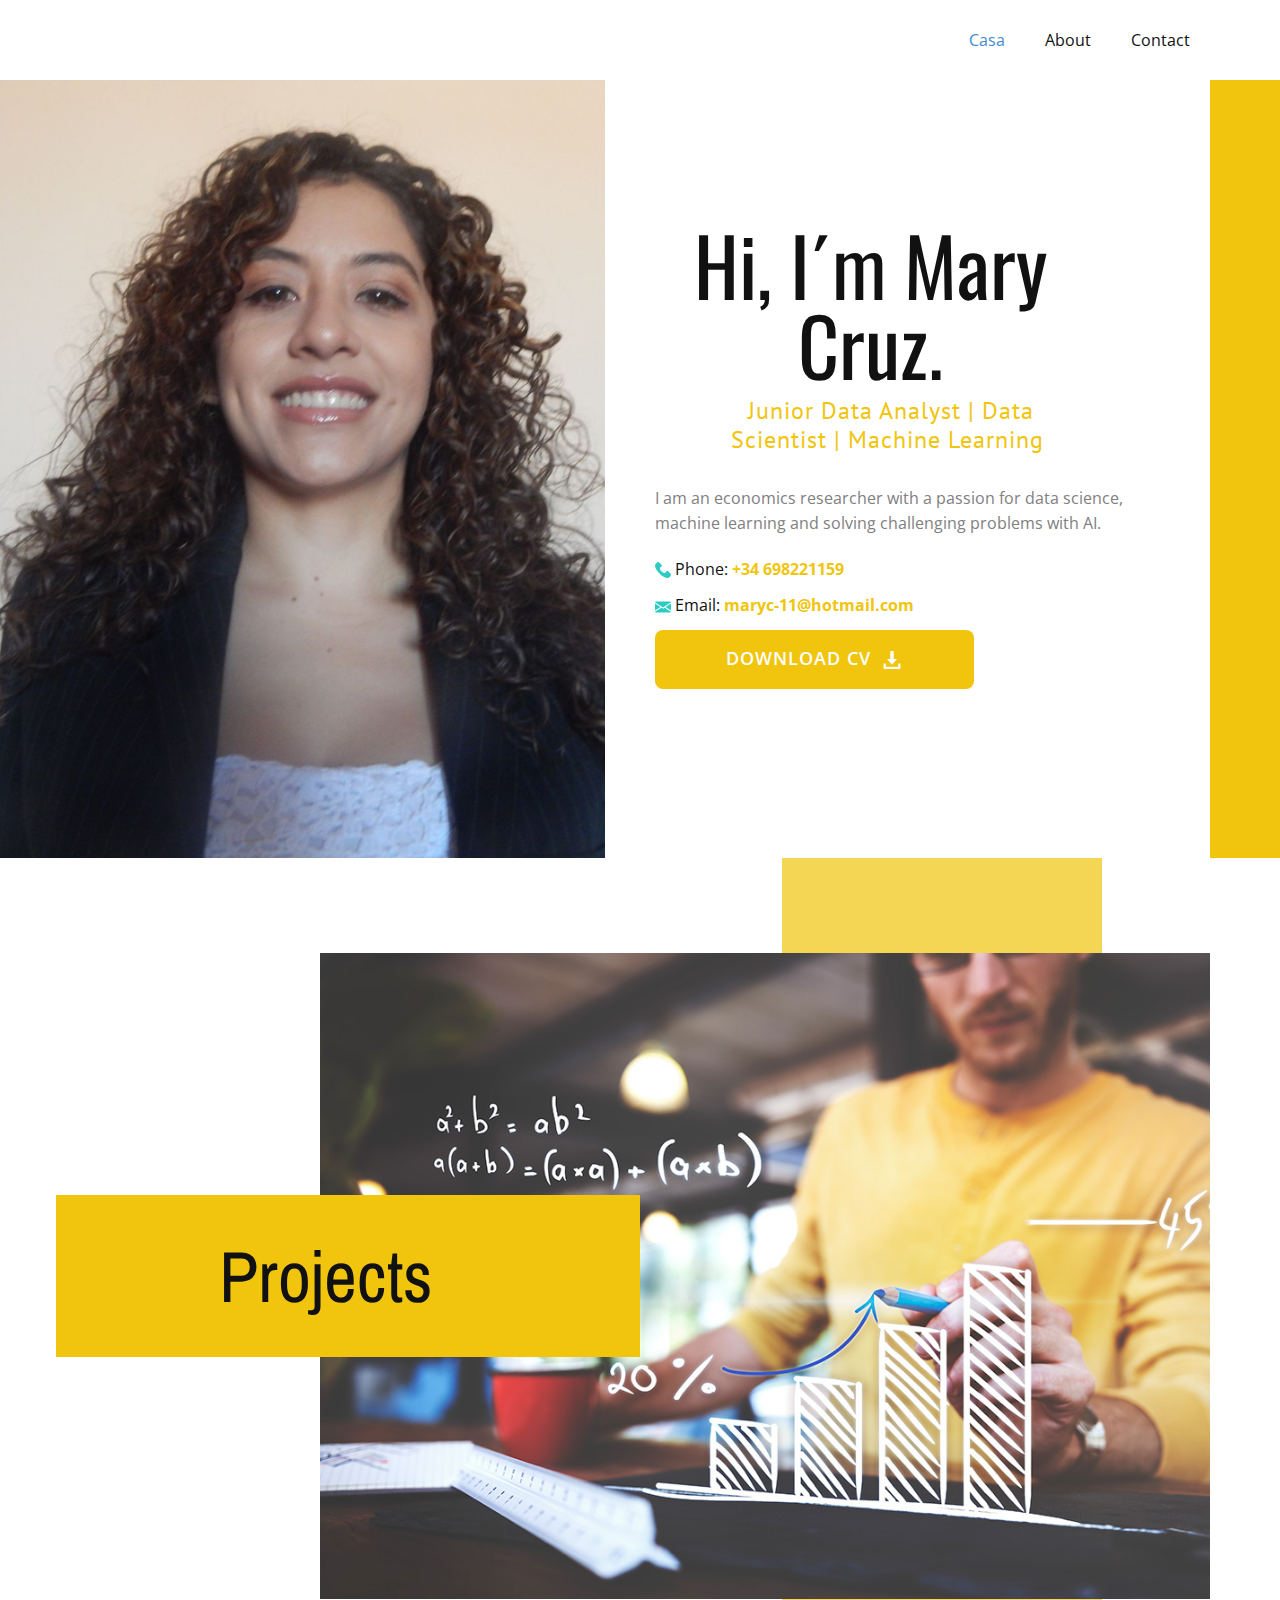
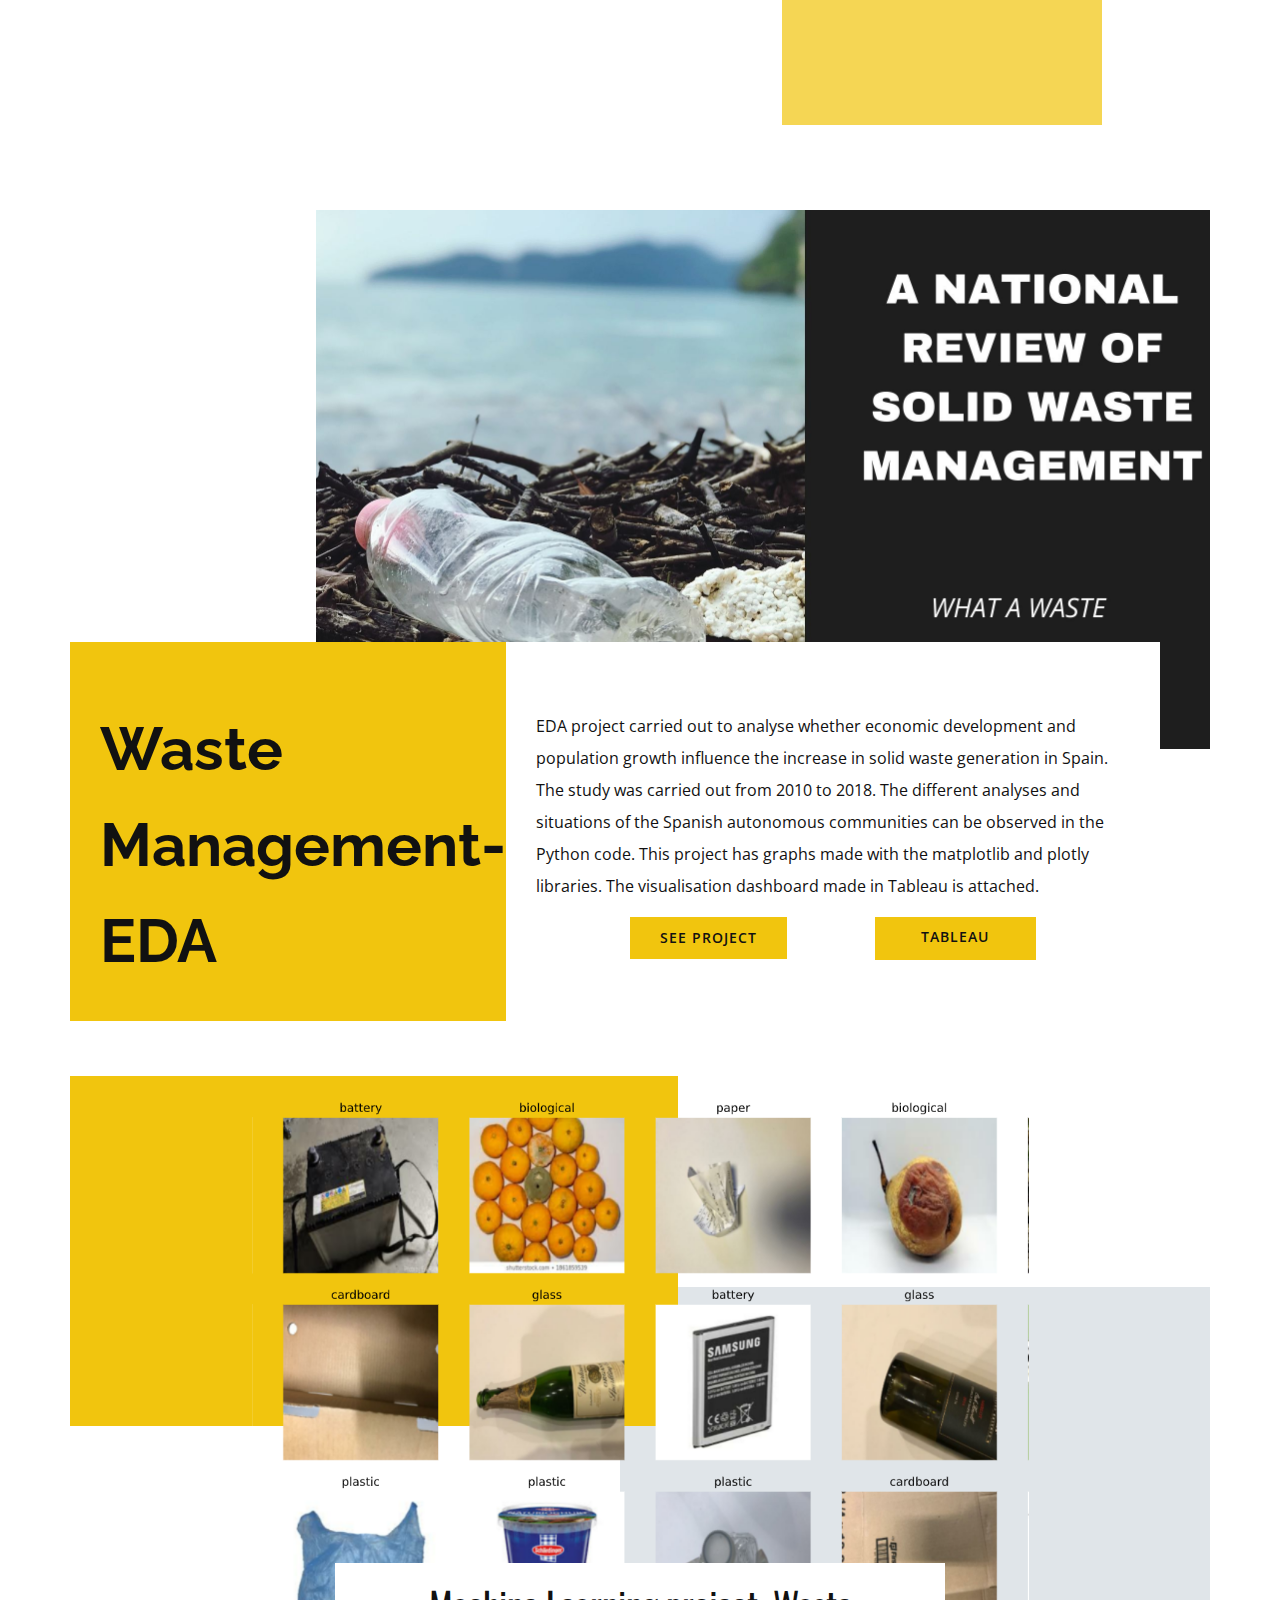
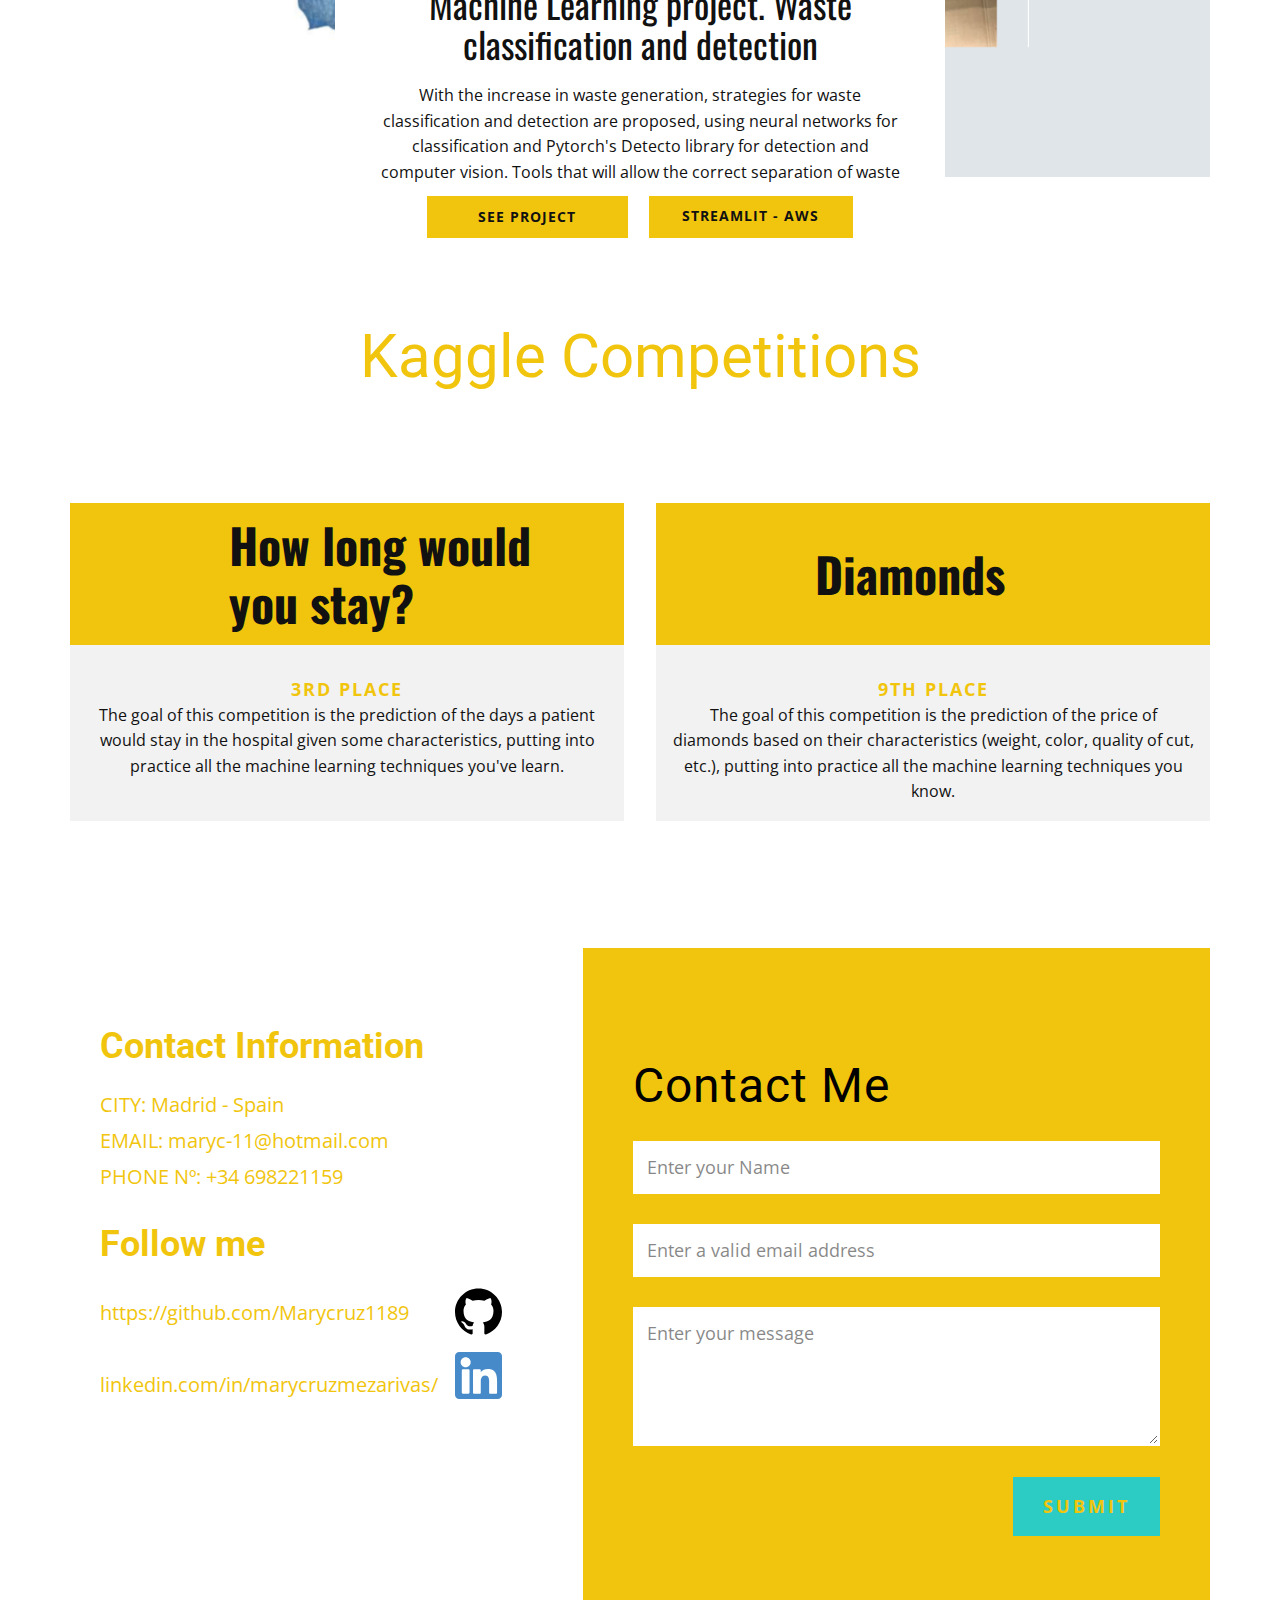
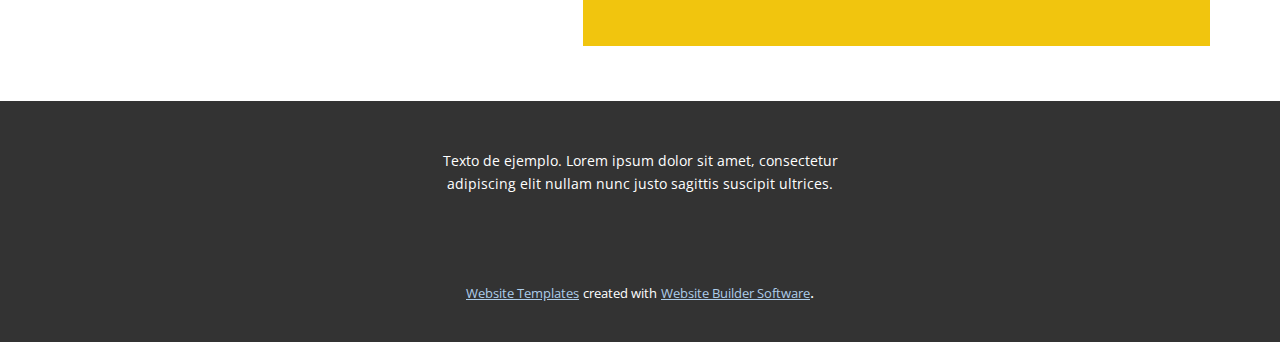
==== index.html @ e25270f4 "portfolio cambios" ====
<!DOCTYPE html>
<html style="font-size: 16px;">
  <head>
    <meta name="viewport" content="width=device-width, initial-scale=1.0">
    <meta charset="utf-8">
    <meta name="keywords" content="Hola, Soy Mary Cruz., Design and Concept&nbsp;Development, My Works, Expertise, Profile, Nam ultrices ultrices nec tortor pulvinar esteras loremips est orem., Follow us, Contact Me, INTUITIVE">
    <meta name="description" content="">
    <meta name="page_type" content="np-template-header-footer-from-plugin">
    <title>Casa</title>
    <link rel="stylesheet" href="nicepage.css" media="screen">
<link rel="stylesheet" href="Casa.css" media="screen">
    <script class="u-script" type="text/javascript" src="jquery.js" defer=""></script>
    <script class="u-script" type="text/javascript" src="nicepage.js" defer=""></script>
    <meta name="generator" content="Nicepage 3.20.4, nicepage.com">
    <link id="u-theme-google-font" rel="stylesheet" href="https://fonts.googleapis.com/css?family=Roboto:100,100i,300,300i,400,400i,500,500i,700,700i,900,900i|Open+Sans:300,300i,400,400i,600,600i,700,700i,800,800i">
    <link id="u-page-google-font" rel="stylesheet" href="https://fonts.googleapis.com/css?family=Oswald:200,300,400,500,600,700|PT+Sans:400,400i,700,700i|Raleway:100,100i,200,200i,300,300i,400,400i,500,500i,600,600i,700,700i,800,800i,900,900i|Archivo+Narrow:400,400i,500,500i,600,600i,700,700i">
    
    
    
    
    
    
    
    <script type="application/ld+json">{
		"@context": "http://schema.org",
		"@type": "Organization",
		"name": ""
}</script>
    <meta name="theme-color" content="#478ac9">
    <meta property="og:title" content="Casa">
    <meta property="og:type" content="website">
  </head>
  <body data-home-page="Casa.html" data-home-page-title="Casa" class="u-body"><header class="u-clearfix u-header u-header" id="sec-5a56"><div class="u-clearfix u-sheet u-sheet-1">
        <nav class="u-menu u-menu-dropdown u-offcanvas u-menu-1">
          <div class="menu-collapse" style="font-size: 1rem; letter-spacing: 0px;">
            <a class="u-button-style u-custom-left-right-menu-spacing u-custom-padding-bottom u-custom-top-bottom-menu-spacing u-nav-link u-text-active-palette-1-base u-text-hover-palette-2-base" href="#">
              <svg><use xmlns:xlink="http://www.w3.org/1999/xlink" xlink:href="#menu-hamburger"></use></svg>
              <svg version="1.1" xmlns="http://www.w3.org/2000/svg" xmlns:xlink="http://www.w3.org/1999/xlink"><defs><symbol id="menu-hamburger" viewBox="0 0 16 16" style="width: 16px; height: 16px;"><rect y="1" width="16" height="2"></rect><rect y="7" width="16" height="2"></rect><rect y="13" width="16" height="2"></rect>
</symbol>
</defs></svg>
            </a>
          </div>
          <div class="u-nav-container">
            <ul class="u-nav u-unstyled u-nav-1"><li class="u-nav-item"><a class="u-button-style u-nav-link u-text-active-palette-1-base u-text-hover-palette-2-base" href="Casa.html" style="padding: 10px 20px;">Casa</a>
</li><li class="u-nav-item"><a class="u-button-style u-nav-link u-text-active-palette-1-base u-text-hover-palette-2-base" href="About.html" style="padding: 10px 20px;">About</a>
</li><li class="u-nav-item"><a class="u-button-style u-nav-link u-text-active-palette-1-base u-text-hover-palette-2-base" href="Contact.html" style="padding: 10px 20px;">Contact</a>
</li></ul>
          </div>
          <div class="u-nav-container-collapse">
            <div class="u-black u-container-style u-inner-container-layout u-opacity u-opacity-95 u-sidenav">
              <div class="u-sidenav-overflow">
                <div class="u-menu-close"></div>
                <ul class="u-align-center u-nav u-popupmenu-items u-unstyled u-nav-2"><li class="u-nav-item"><a class="u-button-style u-nav-link" href="Casa.html">Casa</a>
</li><li class="u-nav-item"><a class="u-button-style u-nav-link" href="About.html">About</a>
</li><li class="u-nav-item"><a class="u-button-style u-nav-link" href="Contact.html">Contact</a>
</li></ul>
              </div>
            </div>
            <div class="u-black u-menu-overlay u-opacity u-opacity-70"></div>
          </div>
        </nav>
      </div></header>
    <section class="u-align-center u-clearfix u-palette-3-base u-section-1" id="carousel_7353">
      <div class="u-clearfix u-gutter-0 u-layout-wrap u-layout-wrap-1">
        <div class="u-gutter-0 u-layout">
          <div class="u-layout-row">
            <div class="u-container-style u-image u-layout-cell u-size-30 u-image-1" data-image-width="4608" data-image-height="3456">
              <div class="u-container-layout u-valign-bottom u-container-layout-1"></div>
            </div>
            <div class="u-container-style u-layout-cell u-shape-rectangle u-size-30 u-white u-layout-cell-2">
              <div class="u-container-layout u-container-layout-2">
                <h1 class="u-align-center u-custom-font u-font-oswald u-text u-text-1">Hi, I´m Mary Cruz.</h1>
                <h6 class="u-align-center u-custom-font u-font-pt-sans u-text u-text-palette-3-base u-text-2">Junior ​Data Analyst | Data Scientist | Machine Learning&nbsp;</h6>
                <p class="u-align-left u-text u-text-grey-50 u-text-3"> I am an economics researcher with a passion for data science, machine learning and solving challenging problems with AI.</p>
                <p class="u-align-left u-text u-text-4"><span class="u-icon u-text-palette-4-base u-icon-1"><svg class="u-svg-content" viewBox="0 0 513.64 513.64" x="0px" y="0px" style="width: 1em; height: 1em;"><g><g><path d="M499.66,376.96l-71.68-71.68c-25.6-25.6-69.12-15.359-79.36,17.92c-7.68,23.041-33.28,35.841-56.32,30.72    c-51.2-12.8-120.32-79.36-133.12-133.12c-7.68-23.041,7.68-48.641,30.72-56.32c33.28-10.24,43.52-53.76,17.92-79.36l-71.68-71.68    c-20.48-17.92-51.2-17.92-69.12,0l-48.64,48.64c-48.64,51.2,5.12,186.88,125.44,307.2c120.32,120.32,256,176.641,307.2,125.44    l48.64-48.64C517.581,425.6,517.581,394.88,499.66,376.96z"></path>
</g>
</g></svg><img></span>&nbsp;Phone: <a href="tel:+34 698221159" class="u-active-none u-border-none u-btn u-button-link u-button-style u-hover-none u-none u-text-palette-3-base u-btn-1">+34 698221159</a>
                </p>
                <p class="u-align-left u-text u-text-5"><span class="u-icon u-text-palette-4-base u-icon-2"><svg class="u-svg-content" viewBox="0 0 512 512" x="0px" y="0px" style="width: 1em; height: 1em;"><g><g><polygon points="339.392,258.624 512,367.744 512,144.896   "></polygon>
</g>
</g><g><g><polygon points="0,144.896 0,367.744 172.608,258.624   "></polygon>
</g>
</g><g><g><path d="M480,80H32C16.032,80,3.36,91.904,0.96,107.232L256,275.264l255.04-168.032C508.64,91.904,495.968,80,480,80z"></path>
</g>
</g><g><g><path d="M310.08,277.952l-45.28,29.824c-2.688,1.76-5.728,2.624-8.8,2.624c-3.072,0-6.112-0.864-8.8-2.624l-45.28-29.856    L1.024,404.992C3.488,420.192,16.096,432,32,432h448c15.904,0,28.512-11.808,30.976-27.008L310.08,277.952z"></path>
</g>
</g></svg><img></span>&nbsp;Email: <a href="mailto:maryc-11@hotmail.com" class="u-active-none u-border-none u-btn u-button-link u-button-style u-hover-none u-none u-text-palette-3-base u-btn-2">maryc-11@hotmail.com</a>
                </p>
                <a href="files/CV_MaryCruz.pdf" class="u-active-palette-4-light-1 u-border-none u-btn u-btn-round u-button-style u-file-link u-hover-palette-4-light-1 u-palette-3-base u-radius-8 u-text-active-white u-text-body-alt-color u-text-hover-white u-btn-3">Download cv&nbsp;&nbsp;<span class="u-icon u-icon-3"><svg class="u-svg-content" viewBox="0 0 512 512" x="0px" y="0px" style="width: 1em; height: 1em;"><g><g><path d="M382.56,233.376C379.968,227.648,374.272,224,368,224h-64V16c0-8.832-7.168-16-16-16h-64c-8.832,0-16,7.168-16,16v208h-64    c-6.272,0-11.968,3.68-14.56,9.376c-2.624,5.728-1.6,12.416,2.528,17.152l112,128c3.04,3.488,7.424,5.472,12.032,5.472    c4.608,0,8.992-2.016,12.032-5.472l112-128C384.192,245.824,385.152,239.104,382.56,233.376z"></path>
</g>
</g><g><g><path d="M432,352v96H80v-96H16v128c0,17.696,14.336,32,32,32h416c17.696,0,32-14.304,32-32V352H432z"></path>
</g>
</g></svg><img></span>
                </a>
              </div>
            </div>
          </div>
        </div>
      </div>
    </section>
    <section class="u-clearfix u-section-2" id="carousel_ddeb">
      <div class="u-clearfix u-sheet u-sheet-1">
        <div class="u-palette-3-light-1 u-shape u-shape-rectangle u-shape-1"></div>
        <img src="images/trrtt.jpg" class="u-align-left u-image u-image-1" data-image-width="1200" data-image-height="720">
        <div class="u-align-left u-container-style u-group u-palette-3-base u-group-1">
          <div class="u-container-layout u-valign-middle u-container-layout-1">
            <h1 class="u-custom-font u-text u-text-default u-text-1">Projects</h1>
          </div>
        </div>
      </div>
    </section>
    <section class="u-align-left u-clearfix u-section-3" id="carousel_cf53">
      <div class="u-clearfix u-sheet u-sheet-1">
        <img class="u-image u-image-1" src="images/WHATAWASTE.jpg" data-image-width="1920" data-image-height="1080">
        <div class="u-clearfix u-layout-custom-sm u-layout-custom-xs u-layout-wrap u-layout-wrap-1">
          <div class="u-layout">
            <div class="u-layout-row">
              <div class="u-align-left u-container-style u-layout-cell u-palette-3-base u-size-24-lg u-size-24-md u-size-24-xl u-size-60-sm u-size-60-xs u-layout-cell-1">
                <div class="u-container-layout u-valign-middle u-container-layout-1">
                  <h4 class="u-custom-font u-font-raleway u-text u-text-default u-text-1">
                    <span style="font-size: 3.75rem;">Waste Management-EDA</span>&nbsp;<span style="font-size: 3.75rem;"></span>
                  </h4>
                </div>
              </div>
              <div class="u-align-left u-container-style u-layout-cell u-size-36-lg u-size-36-md u-size-36-xl u-size-60-sm u-size-60-xs u-white u-layout-cell-2">
                <div class="u-container-layout u-container-layout-2">
                  <p class="u-text u-text-2">EDA project carried out to analyse whether economic development and population growth influence the increase in solid waste generation in Spain.  The study was carried out from 2010 to 2018. The different analyses and situations of the Spanish autonomous communities can be observed in the Python code. 
This project has graphs made with the matplotlib and plotly libraries. 
The visualisation dashboard made in Tableau is attached.</p>
                  <a href="https://github.com/Marycruz1189/Waste_Management_EDA_proyect" class="u-border-none u-btn u-btn-rectangle u-button-style u-palette-3-base u-btn-1">see project</a>
                  <a href="https://public.tableau.com/app/profile/mary.cruz/viz/EDAProject_16225008385510/Historia1" class="u-border-none u-btn u-btn-rectangle u-button-style u-palette-3-base u-btn-2">tableau</a>
                </div>
              </div>
            </div>
          </div>
        </div>
      </div>
    </section>
    <section class="u-clearfix u-section-4" id="carousel_e411">
      <div class="u-clearfix u-sheet u-valign-middle-sm u-valign-middle-xs u-sheet-1">
        <div class="u-opacity u-opacity-60 u-palette-5-light-1 u-shape u-shape-rectangle u-shape-1"></div>
        <div class="u-palette-3-base u-shape u-shape-rectangle u-shape-2"></div>
        <img src="images/imagenes.png" class="u-align-left u-image u-image-1" data-image-width="1507" data-image-height="764">
        <div class="u-container-style u-expanded-width-xs u-group u-white u-group-1">
          <div class="u-container-layout u-container-layout-1">
            <h2 class="u-align-center u-custom-font u-font-oswald u-text u-text-1"> Machine Learning project. ​Waste classification and detection</h2>
            <p class="u-align-center u-text u-text-2"> With the increase in waste generation, strategies for waste classification and detection are proposed, using neural networks for classification and Pytorch's Detecto library for detection and computer vision. Tools that will allow the correct separation of waste</p>
            <a href="http://3.12.136.60:8501/" class="u-border-none u-btn u-btn-rectangle u-button-style u-palette-3-base u-btn-1">streamlit - aws</a>
            <a href="https://github.com/Marycruz1189/Machine_Learning_Project" class="u-border-none u-btn u-btn-rectangle u-button-style u-palette-3-base u-btn-2">see project</a>
          </div>
        </div>
      </div>
    </section>
    <section class="u-align-center u-clearfix u-section-5" id="carousel_3833">
      <div class="u-clearfix u-sheet u-valign-middle u-sheet-1">
        <h1 class="u-text u-text-default u-text-palette-3-base u-text-1">Kaggle Competitions</h1>
        <div class="u-expanded-width u-list u-list-1">
          <div class="u-repeater u-repeater-1">
            <div class="u-align-center u-container-style u-grey-5 u-list-item u-repeater-item u-shape-rectangle u-list-item-1">
              <div class="u-container-layout u-similar-container u-container-layout-1">
                <div class="u-container-style u-expanded-width u-group u-palette-3-base u-group-1" data-href="https://www.kaggle.com/c/how-long-would-you-stay-data-ft-apr-2021/leaderboard">
                  <div class="u-container-layout u-valign-middle u-container-layout-2">
                    <h3 class="u-custom-font u-font-oswald u-text u-text-2" data-animation-name="counter" data-animation-event="scroll" data-animation-duration="3000"> How long would you stay?</h3>
                  </div>
                </div>
                <p class="u-text u-text-default u-text-palette-3-base u-text-3">3RD PLACE</p>
                <p class="u-align-center-md u-text u-text-4"> The goal of this competition is the prediction of the days a patient would stay in the hospital given some characteristics, putting into practice all the machine learning techniques you've learn.</p>
              </div>
            </div>
            <div class="u-align-center u-container-style u-grey-5 u-list-item u-repeater-item u-shape-rectangle u-list-item-2">
              <div class="u-container-layout u-similar-container u-container-layout-3">
                <div class="u-container-style u-expanded-width u-group u-palette-3-base u-group-2" data-href="https://www.kaggle.com/c/diamonds-data-ft-apr-2021/leaderboard">
                  <div class="u-container-layout u-valign-middle u-container-layout-4">
                    <h3 class="u-custom-font u-font-oswald u-text u-text-default u-text-5" data-animation-name="counter" data-animation-event="scroll" data-animation-duration="3000">Diamonds</h3>
                  </div>
                </div>
                <p class="u-text u-text-default u-text-palette-3-base u-text-6">9th place</p>
                <p class="u-align-center-md u-text u-text-7"> The goal of this competition is the prediction of the price of diamonds based on their characteristics (weight, color, quality of cut, etc.), putting into practice all the machine learning techniques you know.</p>
              </div>
            </div>
          </div>
        </div>
      </div>
    </section>
    <section class="u-clearfix u-expanded-width-xl u-white u-section-6" id="carousel_5f78">
      <div class="u-clearfix u-sheet u-valign-middle u-sheet-1">
        <div class="u-clearfix u-expanded-width u-gutter-0 u-layout-wrap u-layout-wrap-1">
          <div class="u-gutter-0 u-layout" style="">
            <div class="u-layout-row" style="">
              <div class="u-align-left u-container-style u-layout-cell u-shape-rectangle u-size-27 u-layout-cell-1">
                <div class="u-container-layout u-container-layout-1">
                  <h2 class="u-text u-text-default u-text-palette-4-base u-text-1">
                    <span class="u-text-palette-3-base">Contact Information </span>
                  </h2>
                  <p class="u-text u-text-palette-3-base u-text-2">CITY: Madrid - Spain<br>EMAIL: maryc-11@hotmail.com<br>PHONE Nº: +34 698221159
                  </p>
                  <h2 class="u-text u-text-default u-text-palette-4-base u-text-3">
                    <span class="u-text-palette-3-base">Follow m</span>
                    <span class="u-text-palette-3-base">e</span>
                    <span class="u-text-palette-3-base"></span>
                  </h2>
                  <p class="u-text u-text-palette-3-base u-text-4">
                    <a class="u-active-none u-border-none u-btn u-button-link u-button-style u-hover-none u-none u-text-palette-3-base u-btn-1" href="https://github.com/Marycruz1189">https://github.com/Marycruz1189</a>
                    <br>
                    <br>
                    <a href="https://www.linkedin.com/in/marycruzmezarivas/" class="u-active-none u-border-none u-btn u-button-link u-button-style u-hover-none u-none u-text-palette-3-base u-btn-2">linkedin.com/in/marycruzmezarivas/</a>&nbsp;<br>
                  </p><span class="u-icon u-icon-circle u-text-black u-icon-1"><svg class="u-svg-link" preserveAspectRatio="xMidYMin slice" viewBox="0 0 512 512" style=""><use xmlns:xlink="http://www.w3.org/1999/xlink" xlink:href="#svg-cdc4"></use></svg><svg class="u-svg-content" viewBox="0 0 512 512" x="0px" y="0px" id="svg-cdc4" style="enable-background:new 0 0 512 512;"><g><g><path d="M255.968,5.329C114.624,5.329,0,120.401,0,262.353c0,113.536,73.344,209.856,175.104,243.872    c12.8,2.368,17.472-5.568,17.472-12.384c0-6.112-0.224-22.272-0.352-43.712c-71.2,15.52-86.24-34.464-86.24-34.464    c-11.616-29.696-28.416-37.6-28.416-37.6c-23.264-15.936,1.728-15.616,1.728-15.616c25.696,1.824,39.2,26.496,39.2,26.496    c22.848,39.264,59.936,27.936,74.528,21.344c2.304-16.608,8.928-27.936,16.256-34.368    c-56.832-6.496-116.608-28.544-116.608-127.008c0-28.064,9.984-51.008,26.368-68.992c-2.656-6.496-11.424-32.64,2.496-68    c0,0,21.504-6.912,70.4,26.336c20.416-5.696,42.304-8.544,64.096-8.64c21.728,0.128,43.648,2.944,64.096,8.672    c48.864-33.248,70.336-26.336,70.336-26.336c13.952,35.392,5.184,61.504,2.56,68c16.416,17.984,26.304,40.928,26.304,68.992    c0,98.72-59.84,120.448-116.864,126.816c9.184,7.936,17.376,23.616,17.376,47.584c0,34.368-0.32,62.08-0.32,70.496    c0,6.88,4.608,14.88,17.6,12.352C438.72,472.145,512,375.857,512,262.353C512,120.401,397.376,5.329,255.968,5.329z"></path>
</g>
</g></svg></span><span class="u-icon u-icon-circle u-text-palette-1-base u-icon-2"><svg class="u-svg-link" preserveAspectRatio="xMidYMin slice" viewBox="0 0 382 382" style=""><use xmlns:xlink="http://www.w3.org/1999/xlink" xlink:href="#svg-7601"></use></svg><svg class="u-svg-content" viewBox="0 0 382 382" x="0px" y="0px" id="svg-7601" style="enable-background:new 0 0 382 382;"><path style="fill:currentColor;" d="M347.445,0H34.555C15.471,0,0,15.471,0,34.555v312.889C0,366.529,15.471,382,34.555,382h312.889  C366.529,382,382,366.529,382,347.444V34.555C382,15.471,366.529,0,347.445,0z M118.207,329.844c0,5.554-4.502,10.056-10.056,10.056  H65.345c-5.554,0-10.056-4.502-10.056-10.056V150.403c0-5.554,4.502-10.056,10.056-10.056h42.806  c5.554,0,10.056,4.502,10.056,10.056V329.844z M86.748,123.432c-22.459,0-40.666-18.207-40.666-40.666S64.289,42.1,86.748,42.1  s40.666,18.207,40.666,40.666S109.208,123.432,86.748,123.432z M341.91,330.654c0,5.106-4.14,9.246-9.246,9.246H286.73  c-5.106,0-9.246-4.14-9.246-9.246v-84.168c0-12.556,3.683-55.021-32.813-55.021c-28.309,0-34.051,29.066-35.204,42.11v97.079  c0,5.106-4.139,9.246-9.246,9.246h-44.426c-5.106,0-9.246-4.14-9.246-9.246V149.593c0-5.106,4.14-9.246,9.246-9.246h44.426  c5.106,0,9.246,4.14,9.246,9.246v15.655c10.497-15.753,26.097-27.912,59.312-27.912c73.552,0,73.131,68.716,73.131,106.472  L341.91,330.654L341.91,330.654z"></path></svg></span>
                </div>
              </div>
              <div class="u-align-left u-container-style u-layout-cell u-palette-3-base u-shape-rectangle u-size-33 u-layout-cell-2" data-href="mailto:maryc-11@hotmail.com?subject=contacto%20portfolio">
                <div class="u-container-layout u-container-layout-2">
                  <h1 class="u-text u-text-black u-text-default u-text-5">Contact Me</h1>
                  <div class="u-expanded-width u-form u-form-1">
                    <form action="#" method="POST" class="u-clearfix u-form-spacing-30 u-form-vertical u-inner-form" style="padding: 0px;" source="custom" name="form">
                      <div class="u-form-group u-form-name">
                        <label for="name-3b9a" class="u-form-control-hidden u-label" wfd-invisible="true">Name</label>
                        <input type="text" placeholder="Enter your Name" id="name-3b9a" name="name" class="u-border-2 u-border-white u-input u-input-rectangle u-white u-input-1" required="">
                      </div>
                      <div class="u-form-email u-form-group">
                        <label for="email-3b9a" class="u-form-control-hidden u-label" wfd-invisible="true">Email</label>
                        <input type="email" placeholder="Enter a valid email address" id="email-3b9a" name="email" class="u-border-2 u-border-white u-input u-input-rectangle u-white u-input-2" required="">
                      </div>
                      <div class="u-form-group u-form-message">
                        <label for="message-3b9a" class="u-form-control-hidden u-label" wfd-invisible="true">Message</label>
                        <textarea placeholder="Enter your message" rows="4" cols="50" id="message-3b9a" name="message" class="u-border-2 u-border-white u-input u-input-rectangle u-white u-input-3" required=""></textarea>
                      </div>
                      <div class="u-align-right u-form-group u-form-submit">
                        <a href="#" class="u-active-palette-4-light-1 u-border-none u-btn u-btn-submit u-button-style u-hover-palette-4-light-1 u-palette-4-base u-text-palette-3-base u-btn-3">Submit</a>
                        <input type="submit" value="submit" class="u-form-control-hidden" wfd-invisible="true">
                      </div>
                      <div class="u-form-send-message u-form-send-success" wfd-invisible="true"> Thank you! Your message has been sent. </div>
                      <div class="u-form-send-error u-form-send-message" wfd-invisible="true"> Unable to send your message. Please fix errors then try again. </div>
                      <input type="hidden" value="" name="recaptchaResponse" wfd-invisible="true">
                    </form>
                  </div>
                </div>
              </div>
            </div>
          </div>
        </div>
      </div>
    </section>
    
    
    <footer class="u-align-center u-clearfix u-footer u-grey-80 u-footer" id="sec-1d1c"><div class="u-clearfix u-sheet u-sheet-1">
        <p class="u-small-text u-text u-text-variant u-text-1">Texto de ejemplo. Lorem ipsum dolor sit amet, consectetur adipiscing elit nullam nunc justo sagittis suscipit ultrices.</p>
      </div></footer>
    <section class="u-backlink u-clearfix u-grey-80">
      <a class="u-link" href="https://nicepage.com/website-templates" target="_blank">
        <span>Website Templates</span>
      </a>
      <p class="u-text">
        <span>created with</span>
      </p>
      <a class="u-link" href="https://nicepage.com/" target="_blank">
        <span>Website Builder Software</span>
      </a>. 
    </section>
  </body>
</html>
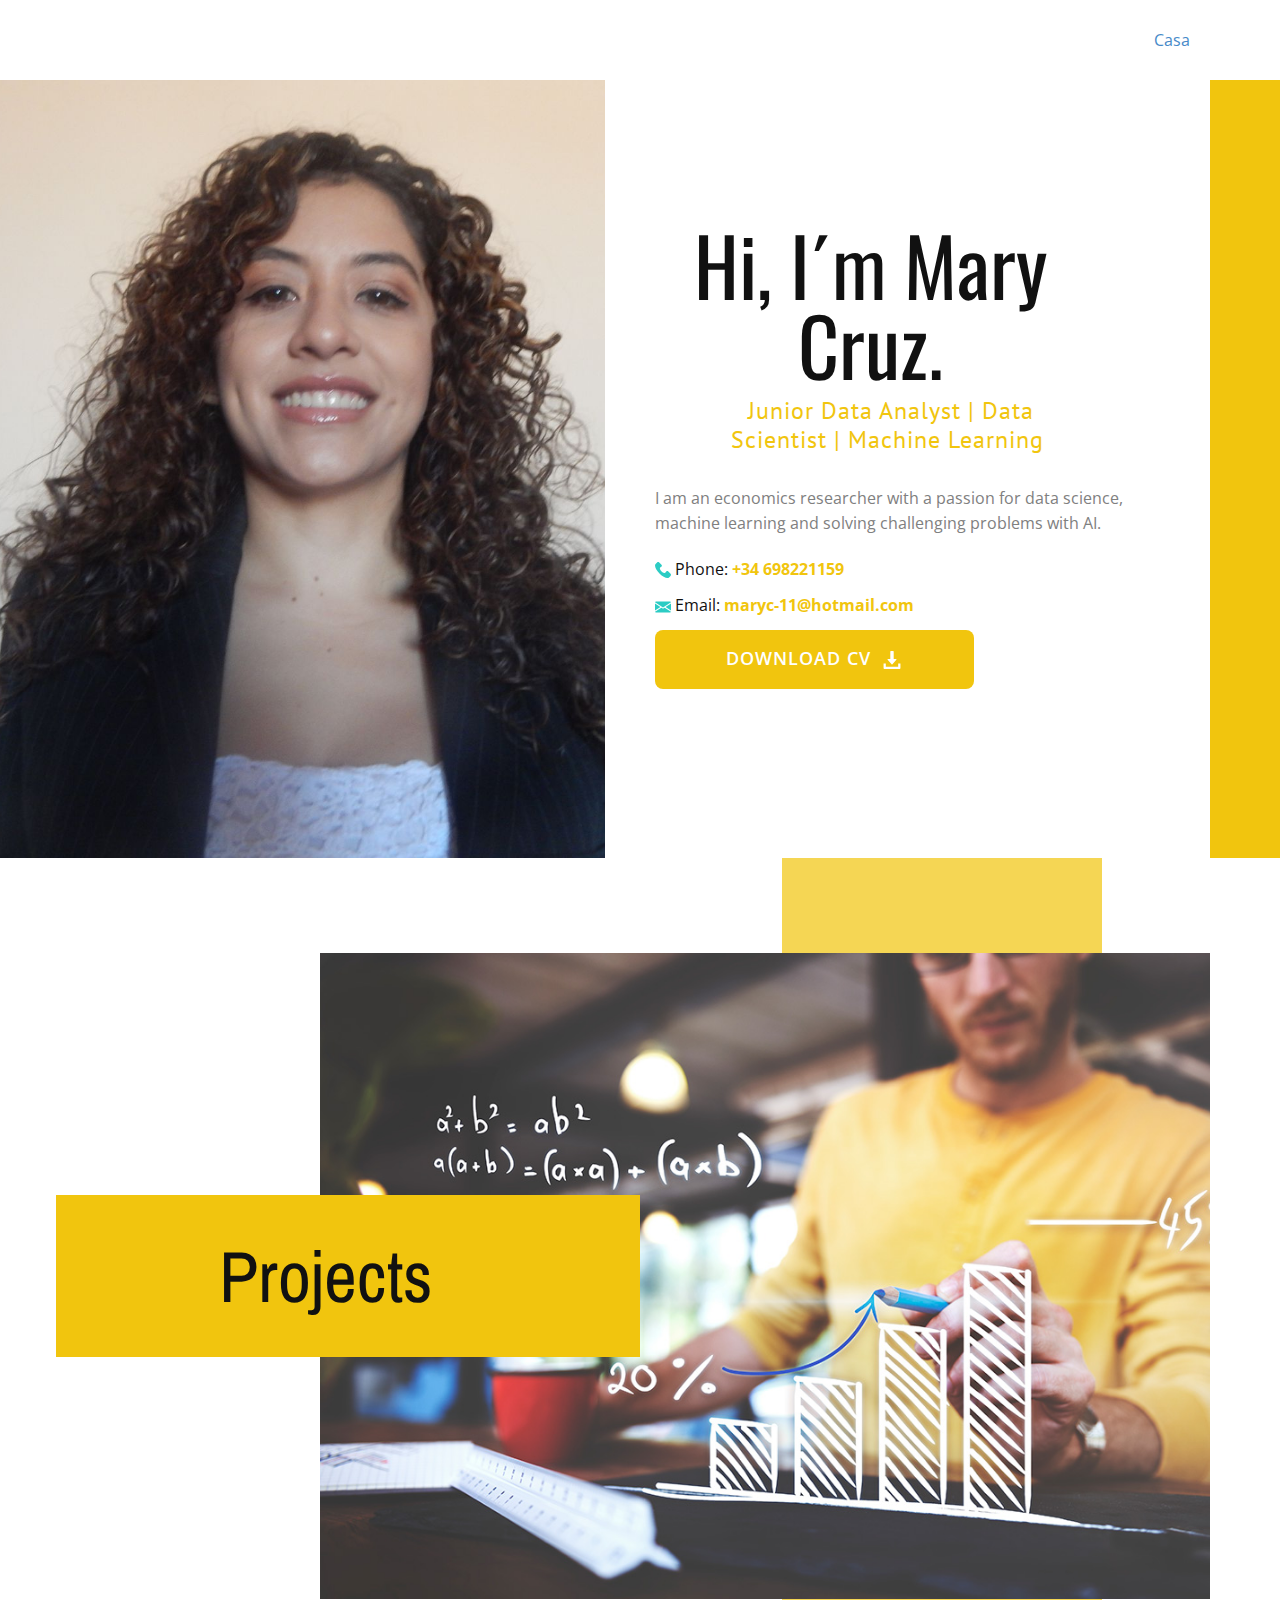
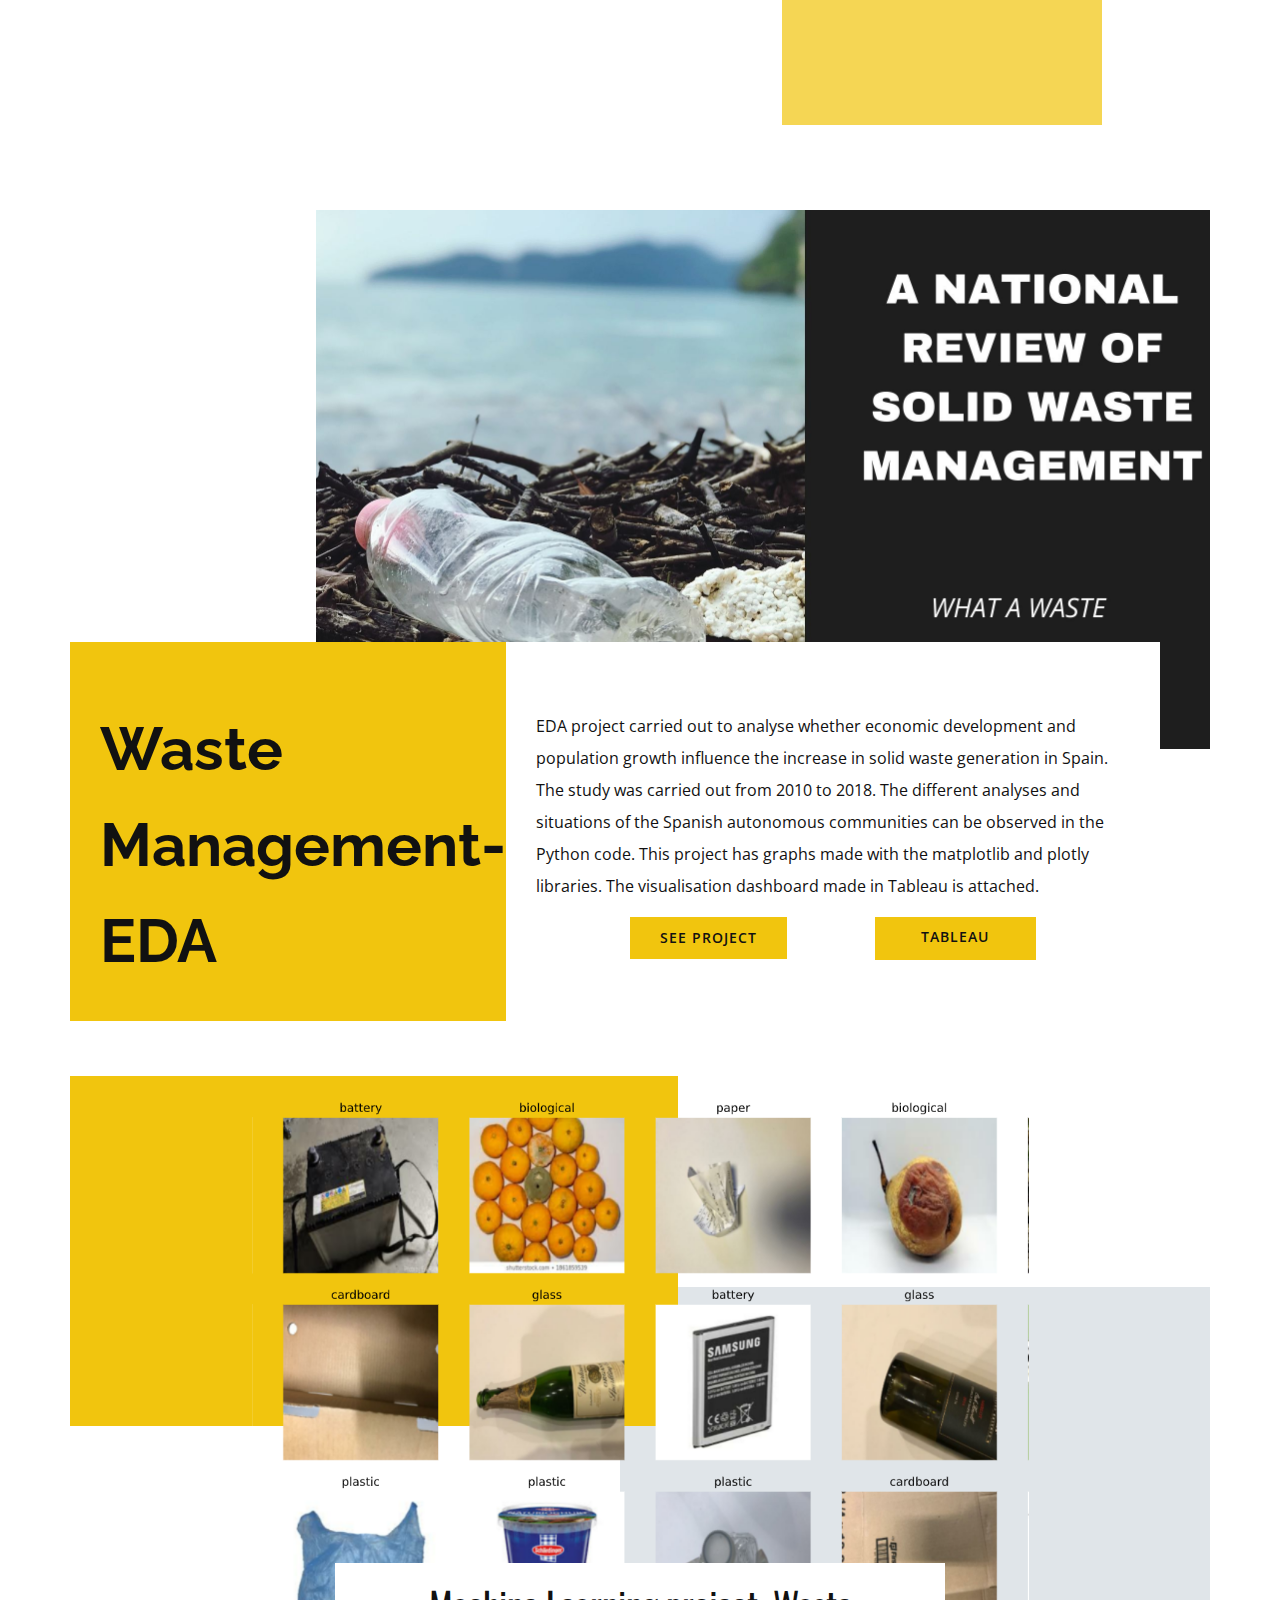
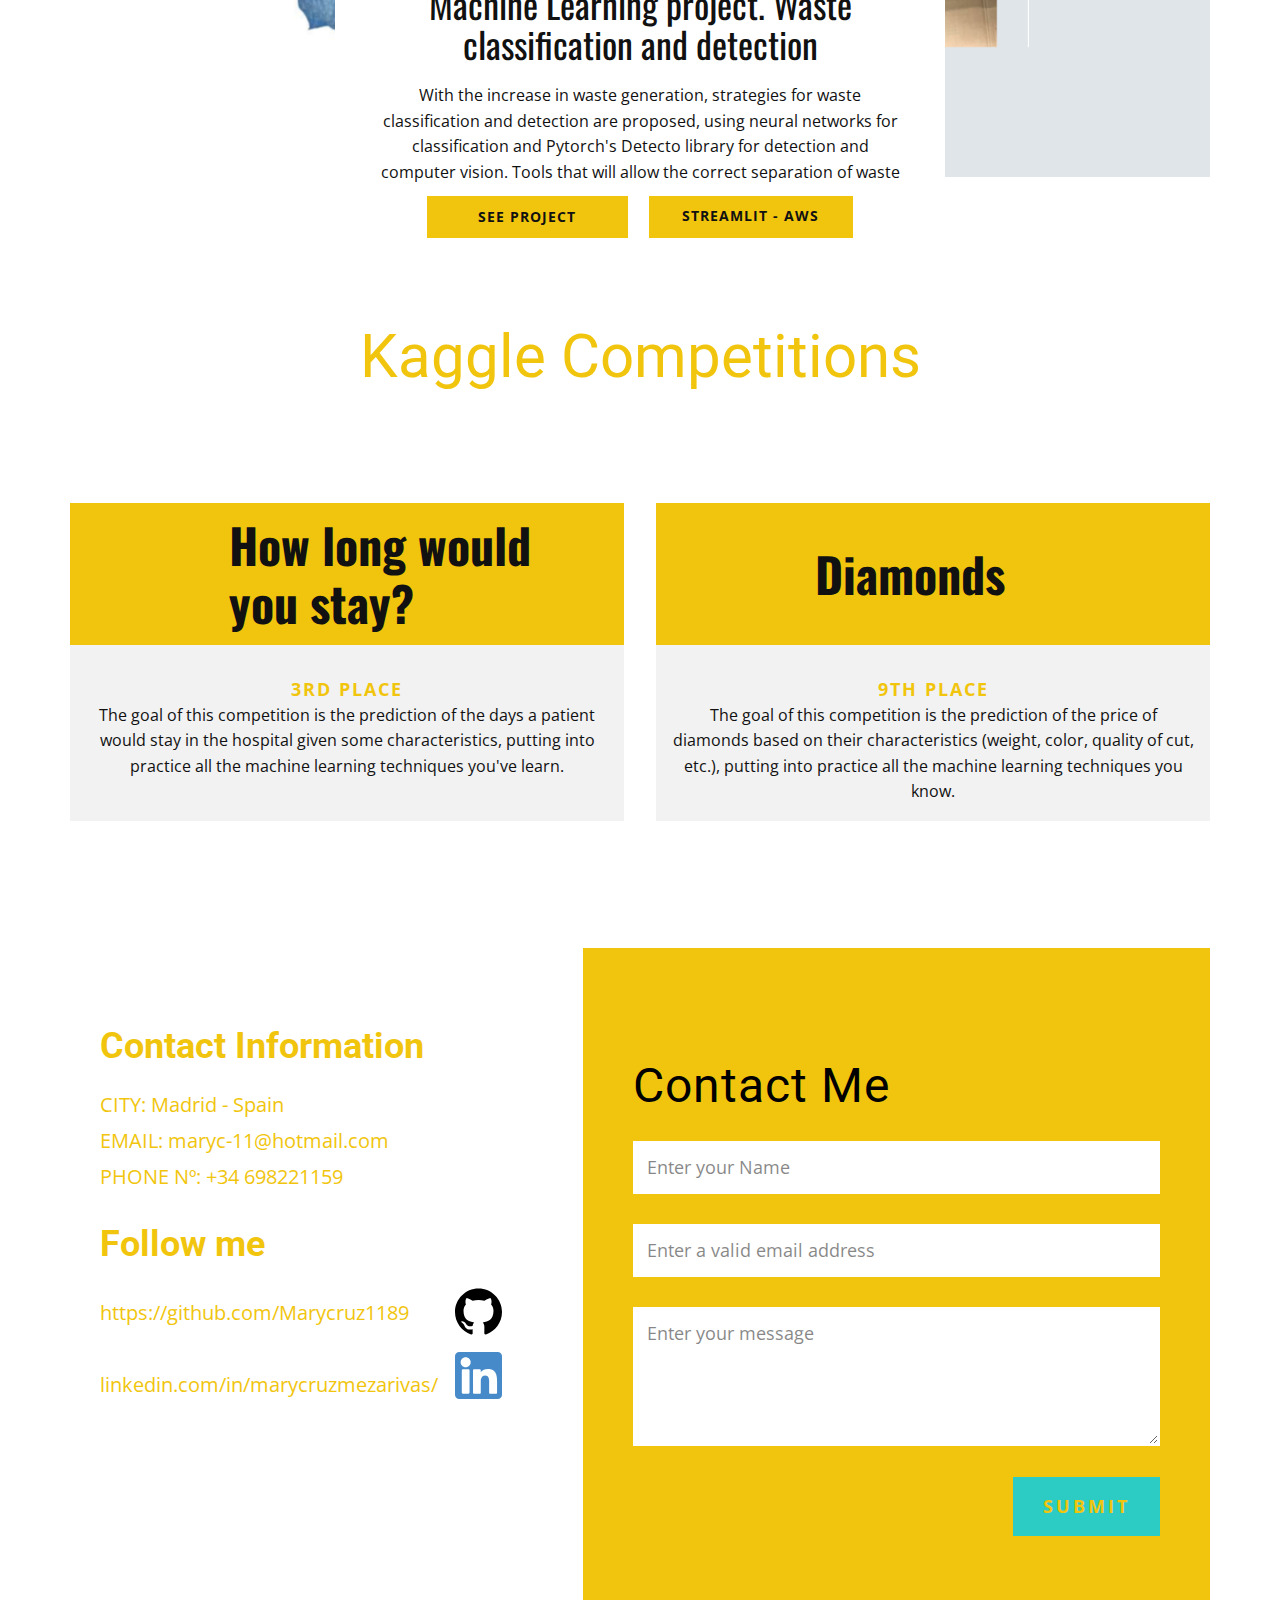
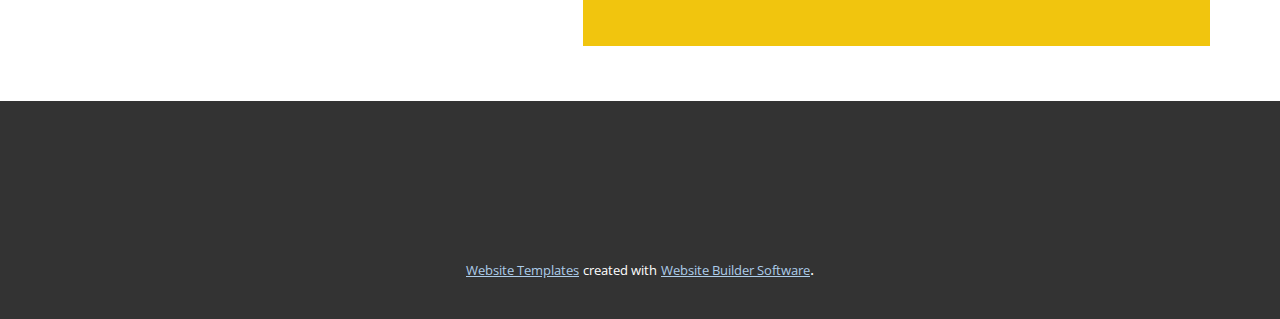
==== commit 8fc9996b: "cambios" ====
--- a/index.html
+++ b/index.html
@@ -42,8 +42,6 @@
           </div>
           <div class="u-nav-container">
             <ul class="u-nav u-unstyled u-nav-1"><li class="u-nav-item"><a class="u-button-style u-nav-link u-text-active-palette-1-base u-text-hover-palette-2-base" href="Casa.html" style="padding: 10px 20px;">Casa</a>
-</li><li class="u-nav-item"><a class="u-button-style u-nav-link u-text-active-palette-1-base u-text-hover-palette-2-base" href="About.html" style="padding: 10px 20px;">About</a>
-</li><li class="u-nav-item"><a class="u-button-style u-nav-link u-text-active-palette-1-base u-text-hover-palette-2-base" href="Contact.html" style="padding: 10px 20px;">Contact</a>
 </li></ul>
           </div>
           <div class="u-nav-container-collapse">
@@ -51,8 +49,6 @@
               <div class="u-sidenav-overflow">
                 <div class="u-menu-close"></div>
                 <ul class="u-align-center u-nav u-popupmenu-items u-unstyled u-nav-2"><li class="u-nav-item"><a class="u-button-style u-nav-link" href="Casa.html">Casa</a>
-</li><li class="u-nav-item"><a class="u-button-style u-nav-link" href="About.html">About</a>
-</li><li class="u-nav-item"><a class="u-button-style u-nav-link" href="Contact.html">Contact</a>
 </li></ul>
               </div>
             </div>
@@ -244,9 +240,7 @@
     </section>
     
     
-    <footer class="u-align-center u-clearfix u-footer u-grey-80 u-footer" id="sec-1d1c"><div class="u-clearfix u-sheet u-sheet-1">
-        <p class="u-small-text u-text u-text-variant u-text-1">Texto de ejemplo. Lorem ipsum dolor sit amet, consectetur adipiscing elit nullam nunc justo sagittis suscipit ultrices.</p>
-      </div></footer>
+    <footer class="u-clearfix u-footer u-grey-80" id="sec-1d1c"><div class="u-align-left u-clearfix u-sheet u-sheet-1"></div></footer>
     <section class="u-backlink u-clearfix u-grey-80">
       <a class="u-link" href="https://nicepage.com/website-templates" target="_blank">
         <span>Website Templates</span>
--- a/nicepage.css
+++ b/nicepage.css
@@ -34079,17 +34079,8 @@
 
 
 
-.u-footer {
-  background-image: none;
-}
-
 .u-footer .u-sheet-1 {
   min-height: 120px;
-}
-
-.u-footer .u-text-1 {
-  width: 417px;
-  margin: 49px auto;
 }
 @media (max-width: 1199px) {
   .u-footer .u-sheet-1 {
@@ -34110,10 +34101,6 @@
   .u-footer .u-sheet-1 {
     min-height: 36px;
   }
-
-  .u-footer .u-text-1 {
-    width: 340px;
-  }
 }
 
  /*begin-variables base-font-size*/ 
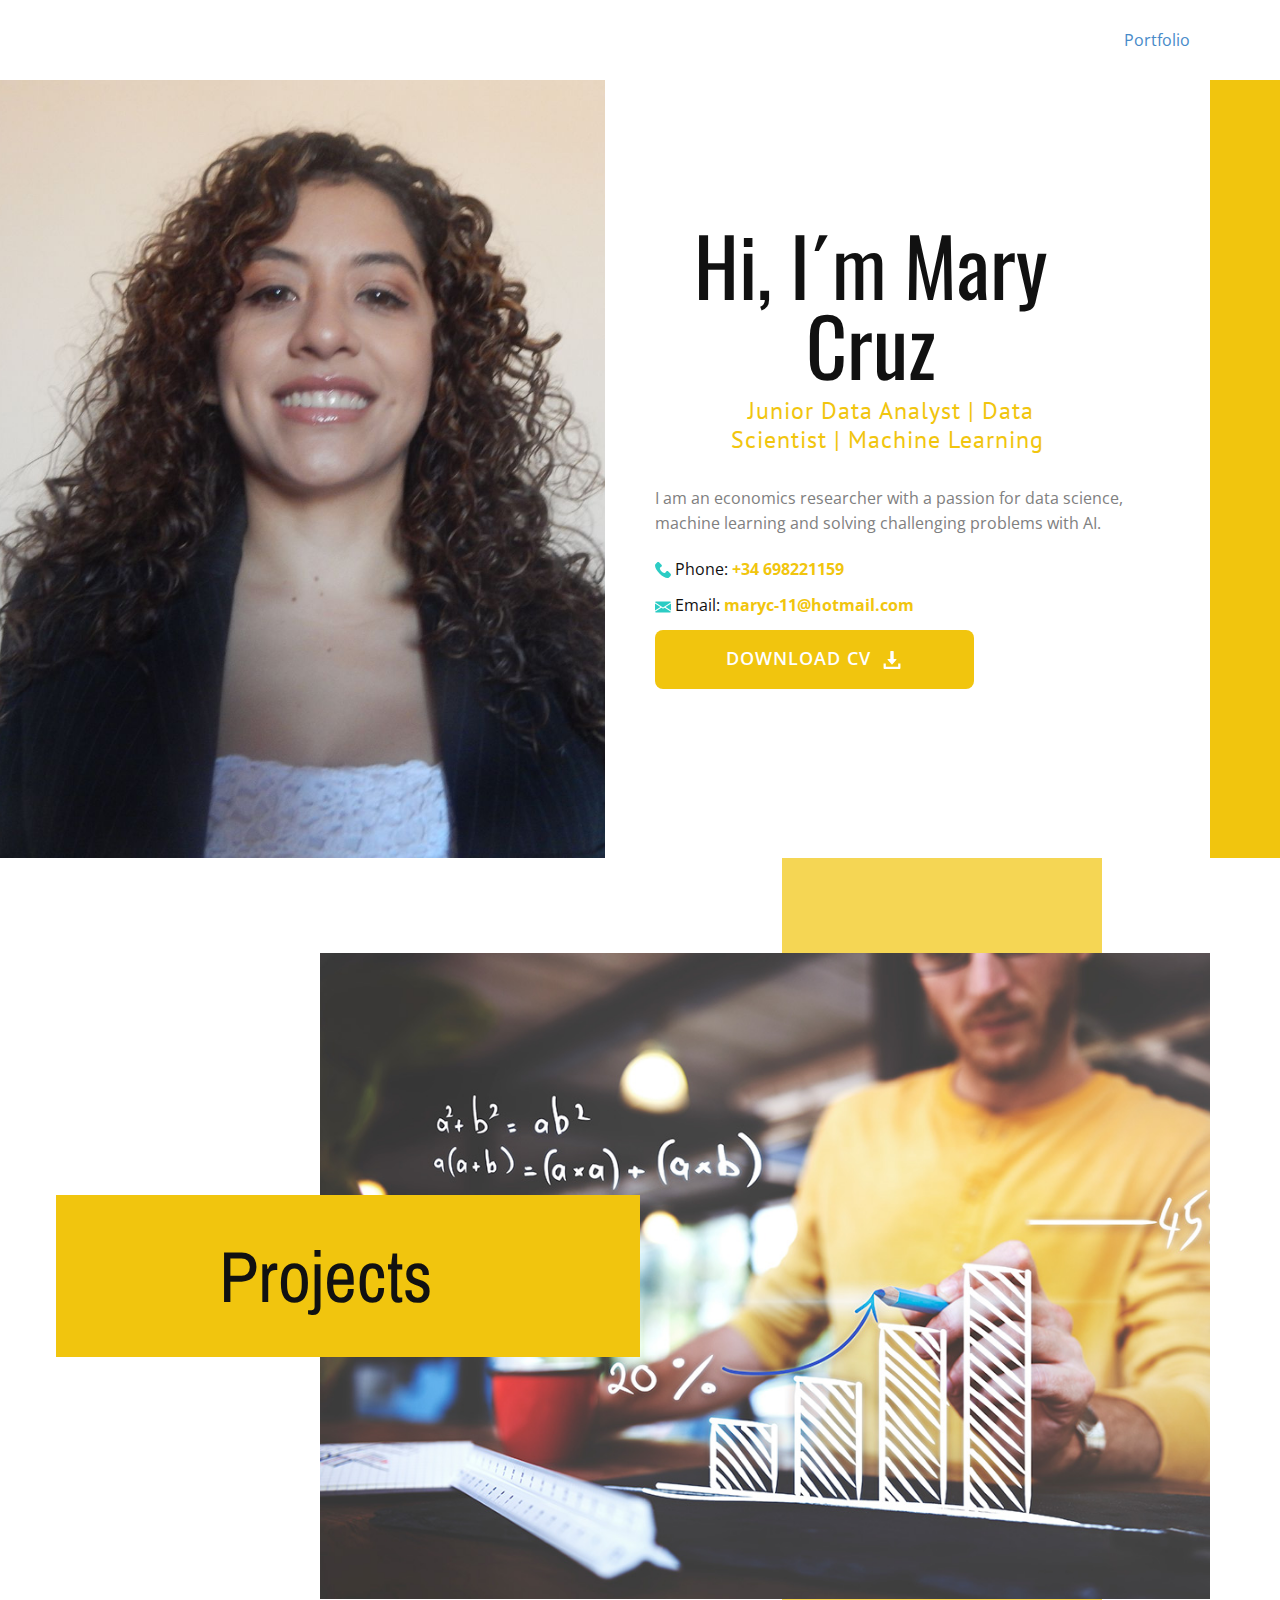
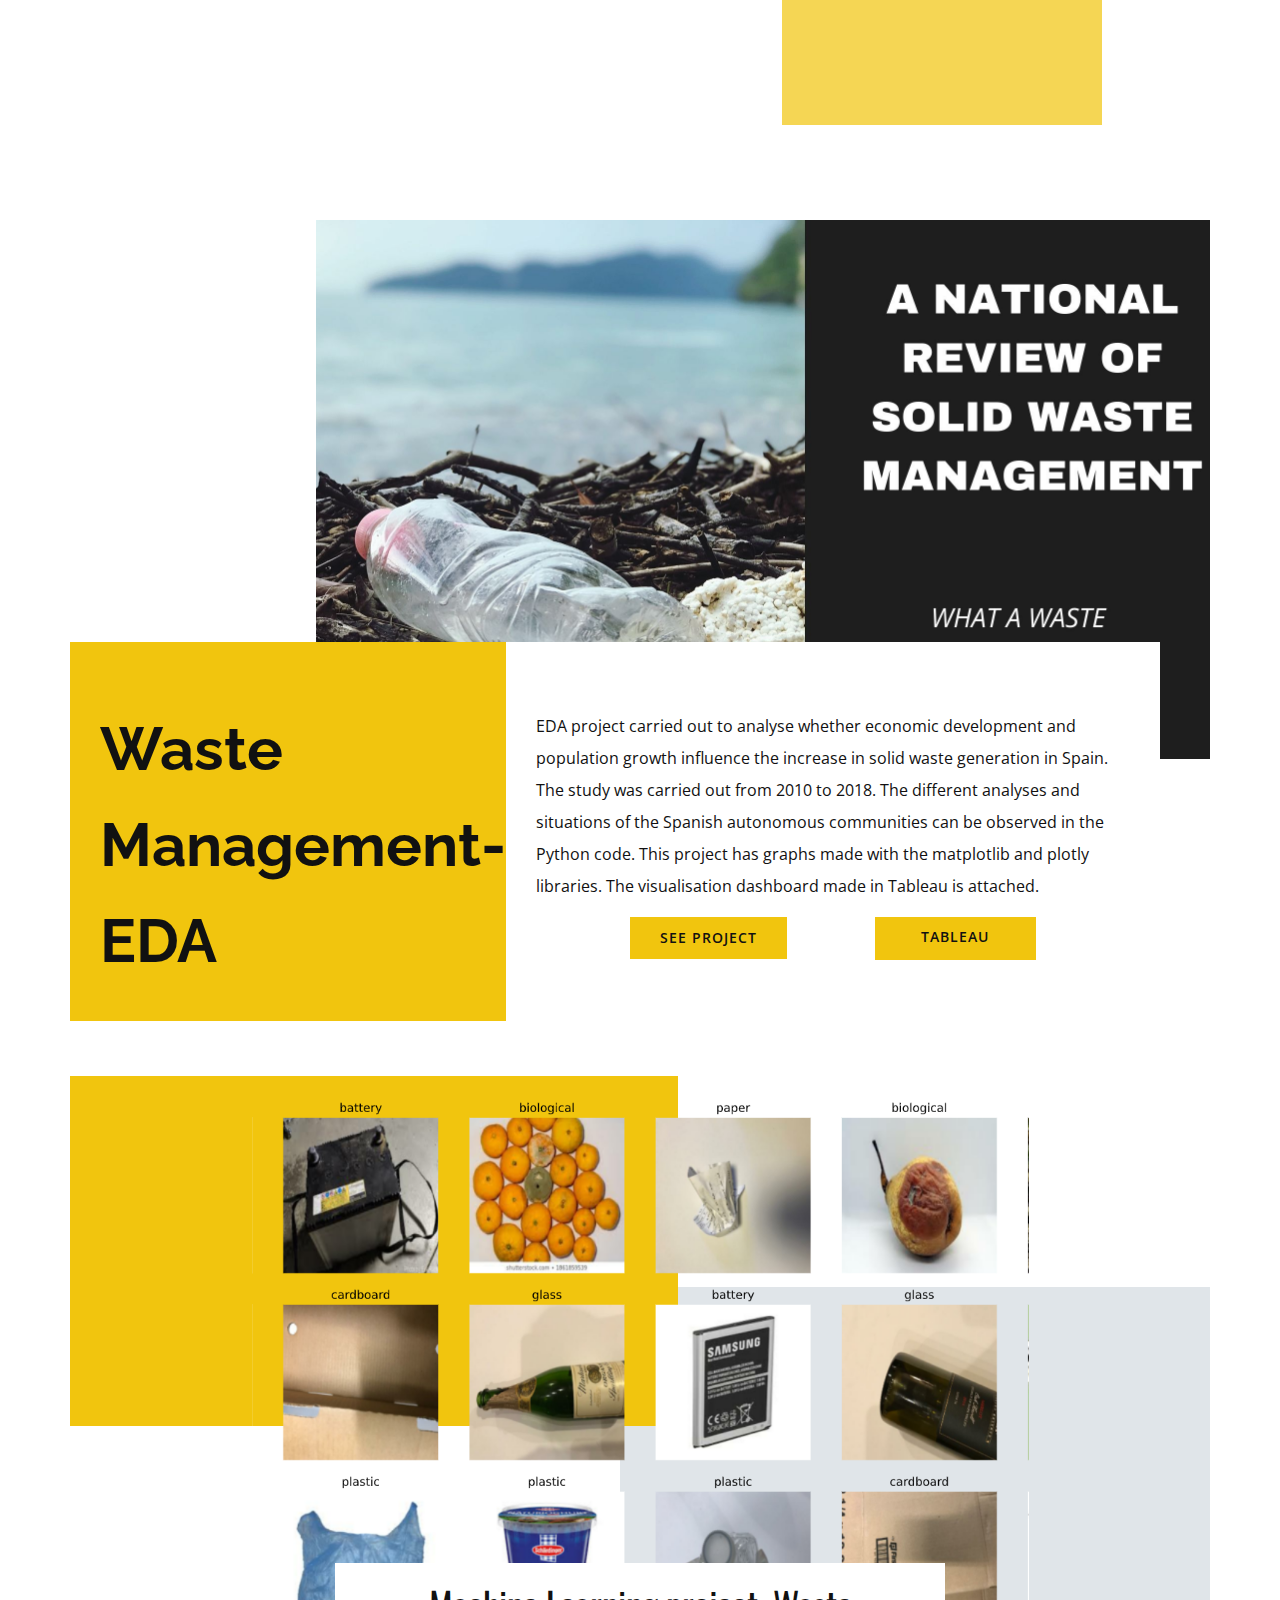
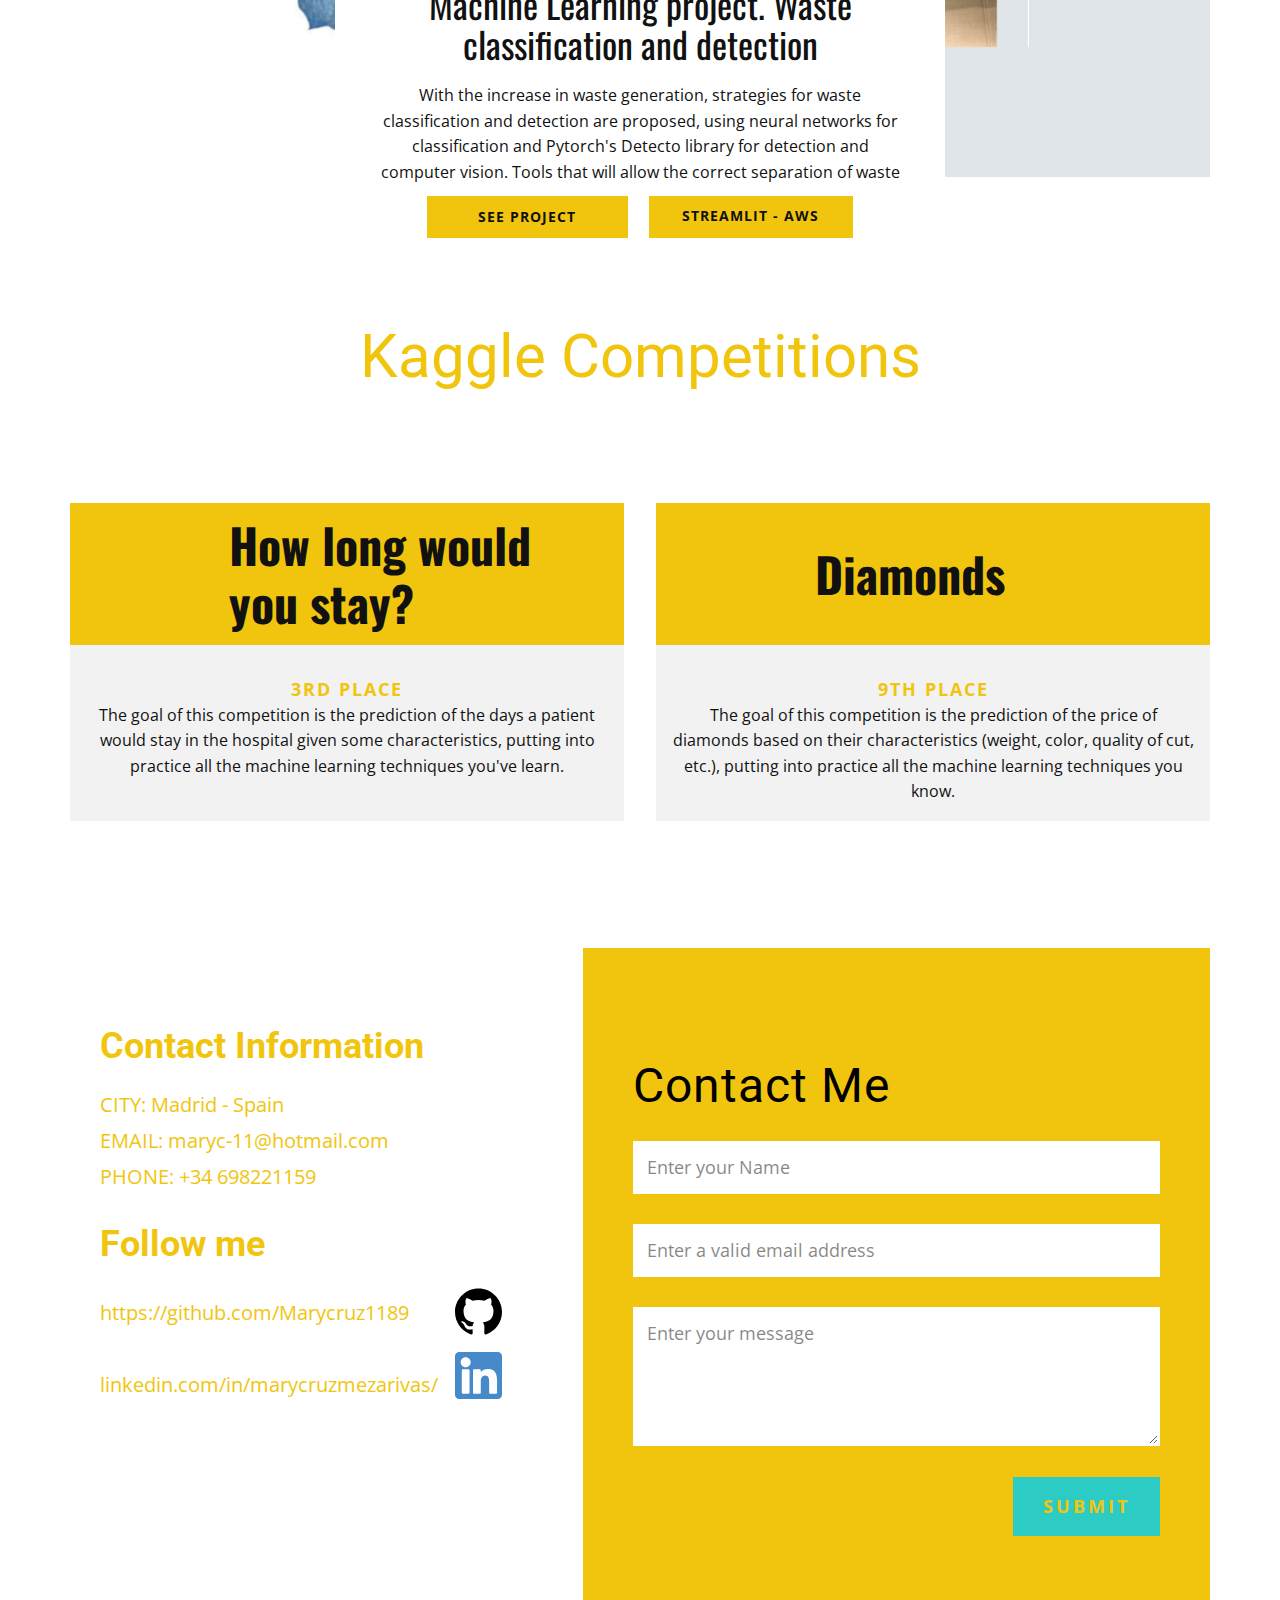
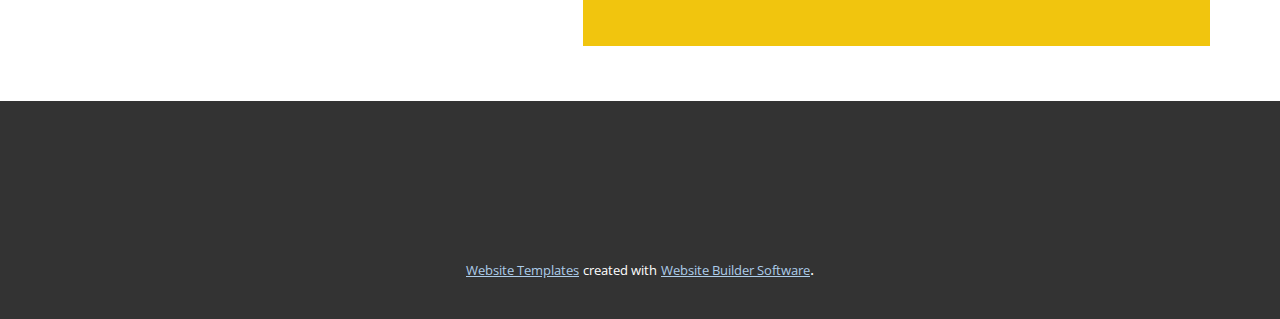
==== commit c080c085: "cambios" ====
--- a/index.html
+++ b/index.html
@@ -6,9 +6,9 @@
     <meta name="keywords" content="Hola, Soy Mary Cruz., Design and Concept&nbsp;Development, My Works, Expertise, Profile, Nam ultrices ultrices nec tortor pulvinar esteras loremips est orem., Follow us, Contact Me, INTUITIVE">
     <meta name="description" content="">
     <meta name="page_type" content="np-template-header-footer-from-plugin">
-    <title>Casa</title>
+    <title>Portfolio</title>
     <link rel="stylesheet" href="nicepage.css" media="screen">
-<link rel="stylesheet" href="Casa.css" media="screen">
+<link rel="stylesheet" href="Portfolio.css" media="screen">
     <script class="u-script" type="text/javascript" src="jquery.js" defer=""></script>
     <script class="u-script" type="text/javascript" src="nicepage.js" defer=""></script>
     <meta name="generator" content="Nicepage 3.20.4, nicepage.com">
@@ -27,10 +27,10 @@
 		"name": ""
 }</script>
     <meta name="theme-color" content="#478ac9">
-    <meta property="og:title" content="Casa">
+    <meta property="og:title" content="Portfolio">
     <meta property="og:type" content="website">
   </head>
-  <body data-home-page="Casa.html" data-home-page-title="Casa" class="u-body"><header class="u-clearfix u-header u-header" id="sec-5a56"><div class="u-clearfix u-sheet u-sheet-1">
+  <body data-home-page="Portfolio.html" data-home-page-title="Portfolio" class="u-body"><header class="u-clearfix u-header u-header" id="sec-5a56"><div class="u-clearfix u-sheet u-sheet-1">
         <nav class="u-menu u-menu-dropdown u-offcanvas u-menu-1">
           <div class="menu-collapse" style="font-size: 1rem; letter-spacing: 0px;">
             <a class="u-button-style u-custom-left-right-menu-spacing u-custom-padding-bottom u-custom-top-bottom-menu-spacing u-nav-link u-text-active-palette-1-base u-text-hover-palette-2-base" href="#">
@@ -40,15 +40,15 @@
 </defs></svg>
             </a>
           </div>
-          <div class="u-nav-container">
-            <ul class="u-nav u-unstyled u-nav-1"><li class="u-nav-item"><a class="u-button-style u-nav-link u-text-active-palette-1-base u-text-hover-palette-2-base" href="Casa.html" style="padding: 10px 20px;">Casa</a>
+          <div class="u-custom-menu u-nav-container">
+            <ul class="u-nav u-unstyled u-nav-1"><li class="u-nav-item"><a class="u-button-style u-nav-link u-text-active-palette-1-base u-text-hover-palette-2-base" href="Portfolio.html" style="padding: 10px 20px;">Portfolio</a>
 </li></ul>
           </div>
-          <div class="u-nav-container-collapse">
+          <div class="u-custom-menu u-nav-container-collapse">
             <div class="u-black u-container-style u-inner-container-layout u-opacity u-opacity-95 u-sidenav">
               <div class="u-sidenav-overflow">
                 <div class="u-menu-close"></div>
-                <ul class="u-align-center u-nav u-popupmenu-items u-unstyled u-nav-2"><li class="u-nav-item"><a class="u-button-style u-nav-link" href="Casa.html">Casa</a>
+                <ul class="u-align-center u-nav u-popupmenu-items u-unstyled u-nav-2"><li class="u-nav-item"><a class="u-button-style u-nav-link" href="Portfolio.html" style="padding: 10px 20px;">Portfolio</a>
 </li></ul>
               </div>
             </div>
@@ -65,7 +65,7 @@
             </div>
             <div class="u-container-style u-layout-cell u-shape-rectangle u-size-30 u-white u-layout-cell-2">
               <div class="u-container-layout u-container-layout-2">
-                <h1 class="u-align-center u-custom-font u-font-oswald u-text u-text-1">Hi, I´m Mary Cruz.</h1>
+                <h1 class="u-align-center u-custom-font u-font-oswald u-text u-text-1">Hi, I´m Mary Cruz</h1>
                 <h6 class="u-align-center u-custom-font u-font-pt-sans u-text u-text-palette-3-base u-text-2">Junior ​Data Analyst | Data Scientist | Machine Learning&nbsp;</h6>
                 <p class="u-align-left u-text u-text-grey-50 u-text-3"> I am an economics researcher with a passion for data science, machine learning and solving challenging problems with AI.</p>
                 <p class="u-align-left u-text u-text-4"><span class="u-icon u-text-palette-4-base u-icon-1"><svg class="u-svg-content" viewBox="0 0 513.64 513.64" x="0px" y="0px" style="width: 1em; height: 1em;"><g><g><path d="M499.66,376.96l-71.68-71.68c-25.6-25.6-69.12-15.359-79.36,17.92c-7.68,23.041-33.28,35.841-56.32,30.72    c-51.2-12.8-120.32-79.36-133.12-133.12c-7.68-23.041,7.68-48.641,30.72-56.32c33.28-10.24,43.52-53.76,17.92-79.36l-71.68-71.68    c-20.48-17.92-51.2-17.92-69.12,0l-48.64,48.64c-48.64,51.2,5.12,186.88,125.44,307.2c120.32,120.32,256,176.641,307.2,125.44    l48.64-48.64C517.581,425.6,517.581,394.88,499.66,376.96z"></path>
@@ -106,7 +106,7 @@
       </div>
     </section>
     <section class="u-align-left u-clearfix u-section-3" id="carousel_cf53">
-      <div class="u-clearfix u-sheet u-sheet-1">
+      <div class="u-clearfix u-sheet u-valign-top u-sheet-1">
         <img class="u-image u-image-1" src="images/WHATAWASTE.jpg" data-image-width="1920" data-image-height="1080">
         <div class="u-clearfix u-layout-custom-sm u-layout-custom-xs u-layout-wrap u-layout-wrap-1">
           <div class="u-layout">
@@ -188,7 +188,7 @@
                   <h2 class="u-text u-text-default u-text-palette-4-base u-text-1">
                     <span class="u-text-palette-3-base">Contact Information </span>
                   </h2>
-                  <p class="u-text u-text-palette-3-base u-text-2">CITY: Madrid - Spain<br>EMAIL: maryc-11@hotmail.com<br>PHONE Nº: +34 698221159
+                  <p class="u-text u-text-palette-3-base u-text-2">CITY: Madrid - Spain<br>EMAIL: maryc-11@hotmail.com<br>PHONE: +34 698221159
                   </p>
                   <h2 class="u-text u-text-default u-text-palette-4-base u-text-3">
                     <span class="u-text-palette-3-base">Follow m</span>
--- a/Portfolio.css
+++ b/Portfolio.css
@@ -0,0 +1,1140 @@
+.u-section-1 {
+  background-image: none;
+  min-height: 704px;
+}
+
+.u-section-1 .u-layout-wrap-1 {
+  width: calc(((100% - 1140px) / 2) + 1140px);
+  margin: 0 auto 0 0;
+}
+
+.u-section-1 .u-image-1 {
+  min-height: 704px;
+  background-image: url("images/DSCN9454.JPG");
+  background-position: 50% 50%;
+}
+
+.u-section-1 .u-container-layout-1 {
+  padding: 30px;
+}
+
+.u-section-1 .u-layout-cell-2 {
+  min-height: 778px;
+}
+
+.u-section-1 .u-container-layout-2 {
+  padding: 50px;
+}
+
+.u-section-1 .u-text-1 {
+  font-size: 5rem;
+  line-height: 1;
+  font-weight: 400;
+  margin: 94px 74px 0 0;
+}
+
+.u-section-1 .u-text-2 {
+  font-size: 1.5rem;
+  letter-spacing: 1px;
+  text-transform: none;
+  margin: 13px 95px 0 61px;
+}
+
+.u-section-1 .u-text-3 {
+  margin: 31px 0 0;
+}
+
+.u-section-1 .u-text-4 {
+  margin: 20px 0 0;
+}
+
+.u-section-1 .u-icon-1 {
+  color: rgb(46, 147, 122) !important;
+}
+
+.u-section-1 .u-btn-1 {
+  background-image: none;
+  font-weight: 700;
+  padding: 0;
+}
+
+.u-section-1 .u-text-5 {
+  margin: 10px 0 0;
+}
+
+.u-section-1 .u-icon-2 {
+  color: rgb(46, 147, 122) !important;
+}
+
+.u-section-1 .u-btn-2 {
+  background-image: none;
+  font-weight: 700;
+  padding: 0;
+}
+
+.u-section-1 .u-btn-3 {
+  background-image: none;
+  letter-spacing: 1px;
+  text-shadow: 0 0 0 rgba(0,0,0,0);
+  font-size: 1.125rem;
+  border-style: none;
+  text-transform: uppercase;
+  font-weight: 600;
+  margin: 10px auto 0 0;
+  padding: 14px 73px 15px 71px;
+}
+
+.u-section-1 .u-icon-3 {
+  color: rgb(194, 98, 175) !important;
+}
+
+@media (max-width: 1199px) {
+  .u-section-1 {
+    min-height: 571px;
+  }
+
+  .u-section-1 .u-layout-wrap-1 {
+    width: calc(((100% - 940px) / 2) + 940px);
+  }
+
+  .u-section-1 .u-image-1 {
+    min-height: 580px;
+  }
+
+  .u-section-1 .u-layout-cell-2 {
+    min-height: 642px;
+  }
+
+  .u-section-1 .u-container-layout-2 {
+    padding-top: 40px;
+    padding-right: 40px;
+    padding-bottom: 40px;
+  }
+
+  .u-section-1 .u-text-1 {
+    font-size: 4.25rem;
+    margin-right: 0;
+  }
+
+  .u-section-1 .u-text-2 {
+    margin-right: 45px;
+    margin-left: 11px;
+  }
+}
+
+@media (max-width: 991px) {
+  .u-section-1 {
+    min-height: 392px;
+  }
+
+  .u-section-1 .u-layout-wrap-1 {
+    width: calc(((100% - 720px) / 2) + 720px);
+  }
+
+  .u-section-1 .u-image-1 {
+    min-height: 444px;
+  }
+
+  .u-section-1 .u-layout-cell-2 {
+    min-height: 100px;
+  }
+
+  .u-section-1 .u-container-layout-2 {
+    padding: 30px;
+  }
+
+  .u-section-1 .u-text-1 {
+    font-size: 3.4375rem;
+  }
+
+  .u-section-1 .u-text-2 {
+    margin-right: 0;
+    margin-left: 0;
+  }
+}
+
+@media (max-width: 767px) {
+  .u-section-1 {
+    min-height: 714px;
+  }
+
+  .u-section-1 .u-layout-wrap-1 {
+    width: calc(((100% - 540px) / 2) + 540px);
+  }
+
+  .u-section-1 .u-image-1 {
+    min-height: 666px;
+  }
+
+  .u-section-1 .u-container-layout-1 {
+    padding-left: 10px;
+    padding-right: 10px;
+  }
+
+  .u-section-1 .u-container-layout-2 {
+    padding: 50px;
+  }
+
+  .u-section-1 .u-text-1 {
+    font-size: 3.75rem;
+  }
+}
+
+@media (max-width: 575px) {
+  .u-section-1 {
+    min-height: 467px;
+  }
+
+  .u-section-1 .u-layout-wrap-1 {
+    width: calc(((100% - 340px) / 2) + 340px);
+  }
+
+  .u-section-1 .u-image-1 {
+    min-height: 419px;
+  }
+
+  .u-section-1 .u-container-layout-2 {
+    padding-right: 30px;
+  }
+
+  .u-section-1 .u-text-1 {
+    font-size: 3rem;
+  }
+
+  .u-section-1 .u-btn-3 {
+    padding-right: 51px;
+    padding-left: 49px;
+  }
+}.u-section-2 .u-sheet-1 {
+  min-height: 962px;
+}
+
+.u-section-2 .u-shape-1 {
+  width: 320px;
+  background-image: none;
+  height: 867px;
+  margin: 0 108px 0 auto;
+}
+
+.u-section-2 .u-image-1 {
+  width: 890px;
+  height: 646px;
+  object-position: 0% 50%;
+  background-position: 0% 50%;
+  margin: -772px 0 0 auto;
+}
+
+.u-section-2 .u-group-1 {
+  min-height: 162px;
+  width: 584px;
+  margin: -404px auto 60px -14px;
+}
+
+.u-section-2 .u-container-layout-1 {
+  padding: 30px;
+}
+
+.u-section-2 .u-text-1 {
+  line-height: 0.8;
+  font-family: "Archivo Narrow";
+  font-size: 4.5rem;
+  margin: 0 auto 0 133px;
+}
+
+@media (max-width: 1199px) {
+  .u-section-2 .u-sheet-1 {
+    min-height: 915px;
+  }
+
+  .u-section-2 .u-shape-1 {
+    width: 297px;
+    height: 855px;
+  }
+
+  .u-section-2 .u-image-1 {
+    width: 810px;
+    height: 600px;
+    margin-top: -760px;
+  }
+
+  .u-section-2 .u-group-1 {
+    min-height: 169px;
+    width: 427px;
+    margin-top: -474px;
+  }
+}
+
+@media (max-width: 991px) {
+  .u-section-2 .u-sheet-1 {
+    min-height: 832px;
+  }
+
+  .u-section-2 .u-shape-1 {
+    width: 252px;
+    height: 737px;
+  }
+
+  .u-section-2 .u-image-1 {
+    width: 647px;
+    height: 530px;
+    margin-top: -642px;
+  }
+
+  .u-section-2 .u-group-1 {
+    min-height: 151px;
+    margin-top: -404px;
+  }
+}
+
+@media (max-width: 767px) {
+  .u-section-2 .u-sheet-1 {
+    min-height: 681px;
+  }
+
+  .u-section-2 .u-shape-1 {
+    width: 200px;
+    height: 623px;
+    margin-right: 113px;
+  }
+
+  .u-section-2 .u-image-1 {
+    width: 518px;
+    height: 455px;
+    object-position: 24.19% 50%;
+    margin-top: -550px;
+  }
+
+  .u-section-2 .u-group-1 {
+    min-height: 131px;
+    margin-top: -329px;
+    margin-left: 0;
+  }
+
+  .u-section-2 .u-text-1 {
+    font-size: 4.0625rem;
+  }
+}
+
+@media (max-width: 575px) {
+  .u-section-2 .u-sheet-1 {
+    min-height: 420px;
+  }
+
+  .u-section-2 .u-shape-1 {
+    width: 137px;
+    height: 395px;
+    margin-right: 78px;
+  }
+
+  .u-section-2 .u-image-1 {
+    width: 314px;
+    height: 240px;
+    margin-top: -342px;
+  }
+
+  .u-section-2 .u-group-1 {
+    min-height: 88px;
+    width: 234px;
+    margin-top: -164px;
+  }
+
+  .u-section-2 .u-container-layout-1 {
+    padding-left: 20px;
+    padding-right: 20px;
+  }
+
+  .u-section-2 .u-text-1 {
+    font-size: 3rem;
+    margin-left: 82px;
+  }
+}.u-section-3 .u-sheet-1 {
+  min-height: 856px;
+}
+
+.u-section-3 .u-image-1 {
+  width: 894px;
+  height: 539px;
+  margin: 0 0 0 auto;
+}
+
+.u-section-3 .u-layout-wrap-1 {
+  width: 1090px;
+  margin: -117px auto 55px 0;
+}
+
+.u-section-3 .u-layout-cell-1 {
+  min-height: 379px;
+  background-image: none;
+}
+
+.u-section-3 .u-container-layout-1 {
+  padding: 30px;
+}
+
+.u-section-3 .u-text-1 {
+  font-size: 6rem;
+  line-height: 1;
+  font-weight: 700;
+  margin: 0 auto 0 0;
+}
+
+.u-section-3 .u-layout-cell-2 {
+  min-height: 379px;
+  background-image: none;
+}
+
+.u-section-3 .u-container-layout-2 {
+  padding: 30px;
+}
+
+.u-section-3 .u-text-2 {
+  line-height: 2;
+  margin: 38px auto 0;
+}
+
+.u-section-3 .u-btn-1 {
+  font-size: 0.875rem;
+  letter-spacing: 1px;
+  background-image: none;
+  border-style: none;
+  text-transform: uppercase;
+  font-weight: 600;
+  margin: 15px auto 0 94px;
+}
+
+.u-section-3 .u-btn-2 {
+  font-size: 0.875rem;
+  letter-spacing: 1px;
+  background-image: none;
+  border-style: none;
+  text-transform: uppercase;
+  font-weight: 600;
+  margin: -42px 94px 0 auto;
+  padding: 9px 47px 11px 46px;
+}
+
+@media (max-width: 1199px) {
+  .u-section-3 .u-sheet-1 {
+    min-height: 870px;
+  }
+
+  .u-section-3 .u-image-1 {
+    width: 798px;
+  }
+
+  .u-section-3 .u-layout-wrap-1 {
+    width: 902px;
+  }
+
+  .u-section-3 .u-layout-cell-1 {
+    min-height: 394px;
+  }
+
+  .u-section-3 .u-text-1 {
+    font-size: 5rem;
+    margin-top: 1px;
+  }
+
+  .u-section-3 .u-layout-cell-2 {
+    min-height: 394px;
+  }
+
+  .u-section-3 .u-btn-1 {
+    margin-left: 4px;
+  }
+
+  .u-section-3 .u-btn-2 {
+    margin-right: 4px;
+  }
+}
+
+@media (max-width: 991px) {
+  .u-section-3 .u-sheet-1 {
+    min-height: 872px;
+  }
+
+  .u-section-3 .u-image-1 {
+    width: 671px;
+    height: 589px;
+  }
+
+  .u-section-3 .u-layout-wrap-1 {
+    width: 682px;
+    margin-top: -12px;
+  }
+
+  .u-section-3 .u-layout-cell-1 {
+    min-height: 395px;
+  }
+
+  .u-section-3 .u-text-1 {
+    font-size: 3.75rem;
+  }
+
+  .u-section-3 .u-layout-cell-2 {
+    min-height: 395px;
+  }
+
+  .u-section-3 .u-btn-1 {
+    margin-left: 0;
+  }
+
+  .u-section-3 .u-btn-2 {
+    margin-right: 0;
+  }
+}
+
+@media (max-width: 767px) {
+  .u-section-3 .u-sheet-1 {
+    min-height: 938px;
+  }
+
+  .u-section-3 .u-image-1 {
+    width: 503px;
+    height: 469px;
+  }
+
+  .u-section-3 .u-layout-wrap-1 {
+    width: 485px;
+    margin-top: 96px;
+  }
+
+  .u-section-3 .u-layout-cell-1 {
+    min-height: 121px;
+  }
+
+  .u-section-3 .u-layout-cell-2 {
+    min-height: 330px;
+  }
+}
+
+@media (max-width: 575px) {
+  .u-section-3 .u-sheet-1 {
+    min-height: 887px;
+  }
+
+  .u-section-3 .u-image-1 {
+    width: 314px;
+    height: 293px;
+  }
+
+  .u-section-3 .u-layout-wrap-1 {
+    width: 307px;
+  }
+
+  .u-section-3 .u-container-layout-1 {
+    padding-left: 20px;
+    padding-right: 20px;
+  }
+
+  .u-section-3 .u-layout-cell-2 {
+    min-height: 426px;
+  }
+
+  .u-section-3 .u-container-layout-2 {
+    padding-left: 20px;
+    padding-right: 20px;
+  }
+}.u-section-4 .u-sheet-1 {
+  min-height: 774px;
+}
+
+.u-section-4 .u-shape-1 {
+  width: 590px;
+  height: 490px;
+  margin: 211px 0 0 auto;
+}
+
+.u-section-4 .u-shape-2 {
+  width: 608px;
+  height: 350px;
+  margin: -701px auto 0 0;
+}
+
+.u-section-4 .u-image-1 {
+  height: 558px;
+  width: 777px;
+  margin: -330px auto 0;
+}
+
+.u-section-4 .u-group-1 {
+  min-height: 287px;
+  width: 610px;
+  margin: -91px auto 0;
+}
+
+.u-section-4 .u-container-layout-1 {
+  padding: 13px 40px;
+}
+
+.u-section-4 .u-text-1 {
+  font-size: 2.25rem;
+  margin: 8px 0 0;
+}
+
+.u-section-4 .u-text-2 {
+  margin: 20px 0 0;
+}
+
+.u-section-4 .u-btn-1 {
+  font-size: 0.875rem;
+  letter-spacing: 1px;
+  background-image: none;
+  border-style: none;
+  text-transform: uppercase;
+  font-weight: 700;
+  margin: 10px 52px 0 auto;
+  padding: 9px 34px 11px 33px;
+}
+
+.u-section-4 .u-btn-2 {
+  font-size: 0.875rem;
+  letter-spacing: 1px;
+  background-image: none;
+  border-style: none;
+  text-transform: uppercase;
+  font-weight: 700;
+  margin: -42px auto 0 52px;
+  padding: 10px 52px 10px 51px;
+}
+
+@media (max-width: 991px) {
+  .u-section-4 .u-image-1 {
+    height: 506px;
+    width: 610px;
+  }
+
+  .u-section-4 .u-group-1 {
+    width: 500px;
+    margin-top: -36px;
+  }
+
+  .u-section-4 .u-container-layout-1 {
+    padding-left: 30px;
+    padding-right: 30px;
+  }
+}
+
+@media (max-width: 767px) {
+  .u-section-4 .u-sheet-1 {
+    min-height: 626px;
+  }
+
+  .u-section-4 .u-shape-1 {
+    width: 303px;
+    height: 381px;
+  }
+
+  .u-section-4 .u-shape-2 {
+    width: 410px;
+    height: 308px;
+    margin-top: -592px;
+  }
+
+  .u-section-4 .u-image-1 {
+    height: 367px;
+    width: 450px;
+    margin-top: -262px;
+  }
+
+  .u-section-4 .u-group-1 {
+    min-height: 257px;
+    width: 382px;
+    margin-top: -44px;
+  }
+
+  .u-section-4 .u-container-layout-1 {
+    padding-left: 20px;
+    padding-right: 20px;
+  }
+
+  .u-section-4 .u-text-1 {
+    font-size: 1.625rem;
+  }
+
+  .u-section-4 .u-btn-1 {
+    margin-right: 22px;
+  }
+
+  .u-section-4 .u-btn-2 {
+    margin-left: 22px;
+  }
+}
+
+@media (max-width: 575px) {
+  .u-section-4 .u-sheet-1 {
+    min-height: 516px;
+  }
+
+  .u-section-4 .u-shape-1 {
+    width: 212px;
+    height: 267px;
+    margin-top: 145px;
+  }
+
+  .u-section-4 .u-shape-2 {
+    width: 268px;
+    height: 227px;
+    margin-top: -412px;
+  }
+
+  .u-section-4 .u-image-1 {
+    height: 227px;
+    width: 272px;
+    margin-top: -181px;
+    margin-right: 32px;
+  }
+
+  .u-section-4 .u-group-1 {
+    margin-top: -14px;
+    margin-right: initial;
+    margin-left: initial;
+    width: auto;
+  }
+
+  .u-section-4 .u-container-layout-1 {
+    padding-left: 10px;
+    padding-right: 10px;
+  }
+
+  .u-section-4 .u-text-1 {
+    font-size: 1.5rem;
+  }
+
+  .u-section-4 .u-btn-1 {
+    margin-right: 0;
+  }
+
+  .u-section-4 .u-btn-2 {
+    margin-left: 0;
+  }
+}.u-section-5 .u-sheet-1 {
+  min-height: 642px;
+}
+
+.u-section-5 .u-text-1 {
+  font-weight: 400;
+  font-size: 3.75rem;
+  margin: 60px auto 0;
+}
+
+.u-section-5 .u-list-1 {
+  margin-top: 113px;
+  margin-bottom: 60px;
+}
+
+.u-section-5 .u-repeater-1 {
+  grid-template-columns: calc(50% - 16px) calc(50% - 16px);
+  min-height: 318px;
+  grid-gap: 32px 32px;
+}
+
+.u-section-5 .u-list-item-1 {
+  background-image: none;
+}
+
+.u-section-5 .u-container-layout-1 {
+  padding: 0;
+}
+
+.u-section-5 .u-group-1 {
+  min-height: 142px;
+  margin-top: 0;
+  margin-bottom: 0;
+  height: auto;
+}
+
+.u-section-5 .u-container-layout-2 {
+  padding-left: 30px;
+  padding-right: 30px;
+}
+
+.u-section-5 .u-text-2 {
+  font-size: 3rem;
+  font-weight: 700;
+  margin: 0 auto 0 129px;
+}
+
+.u-section-5 .u-text-3 {
+  letter-spacing: 2px;
+  text-transform: uppercase;
+  font-weight: 700;
+  font-size: 1.125rem;
+  margin: 30px auto 0;
+}
+
+.u-section-5 .u-text-4 {
+  margin: -1px 16px 0;
+}
+
+.u-section-5 .u-list-item-2 {
+  background-image: none;
+}
+
+.u-section-5 .u-container-layout-3 {
+  padding: 0;
+}
+
+.u-section-5 .u-group-2 {
+  min-height: 142px;
+  margin-top: 0;
+  margin-bottom: 0;
+  height: auto;
+}
+
+.u-section-5 .u-container-layout-4 {
+  padding-left: 30px;
+  padding-right: 30px;
+}
+
+.u-section-5 .u-text-5 {
+  font-size: 3rem;
+  font-weight: 700;
+  margin: 0 auto 0 129px;
+}
+
+.u-section-5 .u-text-6 {
+  letter-spacing: 2px;
+  text-transform: uppercase;
+  font-weight: 700;
+  font-size: 1.125rem;
+  margin: 30px auto 0;
+}
+
+.u-section-5 .u-text-7 {
+  margin: -1px 16px 0;
+}
+
+@media (max-width: 1199px) {
+  .u-section-5 .u-repeater-1 {
+    min-height: 262px;
+  }
+
+  .u-section-5 .u-group-1 {
+    height: auto;
+  }
+
+  .u-section-5 .u-container-layout-2 {
+    padding-top: 20px;
+    padding-bottom: 20px;
+  }
+
+  .u-section-5 .u-text-2 {
+    margin-left: 0;
+    width: 351px;
+  }
+
+  .u-section-5 .u-text-4 {
+    width: auto;
+    margin-left: 20px;
+    margin-right: 20px;
+  }
+
+  .u-section-5 .u-group-2 {
+    height: auto;
+  }
+
+  .u-section-5 .u-container-layout-4 {
+    padding-top: 20px;
+    padding-bottom: 20px;
+  }
+
+  .u-section-5 .u-text-5 {
+    width: 351px;
+  }
+
+  .u-section-5 .u-text-7 {
+    width: auto;
+    margin-left: 20px;
+    margin-right: 20px;
+  }
+}
+
+@media (max-width: 991px) {
+  .u-section-5 .u-sheet-1 {
+    min-height: 1008px;
+  }
+
+  .u-section-5 .u-repeater-1 {
+    grid-template-columns: 100%;
+    min-height: 710px;
+  }
+
+  .u-section-5 .u-text-4 {
+    margin-left: 22px;
+    margin-right: 22px;
+  }
+
+  .u-section-5 .u-text-7 {
+    margin-left: 22px;
+    margin-right: 22px;
+  }
+}
+
+@media (max-width: 767px) {
+  .u-section-5 .u-list-1 {
+    margin-top: 138px;
+  }
+
+  .u-section-5 .u-repeater-1 {
+    grid-template-columns: calc(50% - 16px) calc(50% - 16px);
+  }
+
+  .u-section-5 .u-container-layout-2 {
+    padding-left: 10px;
+    padding-right: 10px;
+  }
+
+  .u-section-5 .u-text-4 {
+    margin-left: 15px;
+    margin-right: 15px;
+  }
+
+  .u-section-5 .u-container-layout-4 {
+    padding-left: 10px;
+    padding-right: 10px;
+  }
+
+  .u-section-5 .u-text-7 {
+    margin-left: 15px;
+    margin-right: 15px;
+  }
+}
+
+@media (max-width: 575px) {
+  .u-section-5 .u-text-1 {
+    font-size: 2.25rem;
+  }
+
+  .u-section-5 .u-list-1 {
+    margin-top: 189px;
+  }
+
+  .u-section-5 .u-repeater-1 {
+    grid-template-columns: 100%;
+  }
+
+  .u-section-5 .u-text-2 {
+    font-size: 4.5rem;
+    width: 320px;
+  }
+
+  .u-section-5 .u-text-3 {
+    font-size: 1.25rem;
+  }
+
+  .u-section-5 .u-text-4 {
+    margin-left: 33px;
+    margin-right: 33px;
+  }
+
+  .u-section-5 .u-text-5 {
+    font-size: 4.5rem;
+    margin-left: 79px;
+  }
+
+  .u-section-5 .u-text-6 {
+    font-size: 1.25rem;
+  }
+
+  .u-section-5 .u-text-7 {
+    margin-left: 33px;
+    margin-right: 33px;
+  }
+}.u-section-6 {
+  background-image: none;
+}
+
+.u-section-6 .u-sheet-1 {
+  min-height: 808px;
+}
+
+.u-section-6 .u-layout-wrap-1 {
+  margin-top: 55px;
+  margin-bottom: 55px;
+}
+
+.u-section-6 .u-layout-cell-1 {
+  min-height: 698px;
+}
+
+.u-section-6 .u-container-layout-1 {
+  padding: 30px 0;
+}
+
+.u-section-6 .u-text-1 {
+  text-transform: none;
+  font-size: 2.25rem;
+  font-weight: 700;
+  margin: 49px auto 0 30px;
+}
+
+.u-section-6 .u-text-2 {
+  font-size: 1.25rem;
+  line-height: 1.8;
+  margin: 20px 30px 0;
+}
+
+.u-section-6 .u-text-3 {
+  text-transform: none;
+  font-size: 2.25rem;
+  font-weight: 700;
+  margin: 30px auto 0 30px;
+}
+
+.u-section-6 .u-text-4 {
+  font-size: 1.25rem;
+  line-height: 1.8;
+  margin: 30px 30px 0;
+}
+
+.u-section-6 .u-btn-1 {
+  background-image: none;
+  padding: 0;
+}
+
+.u-section-6 .u-btn-2 {
+  background-image: none;
+  padding: 0;
+}
+
+.u-section-6 .u-icon-1 {
+  width: 47px;
+  height: 47px;
+  margin: -115px 81px 0 auto;
+}
+
+.u-section-6 .u-icon-2 {
+  width: 47px;
+  height: 47px;
+  margin: 17px 81px 0 auto;
+}
+
+.u-section-6 .u-layout-cell-2 {
+  min-height: 698px;
+}
+
+.u-section-6 .u-container-layout-2 {
+  padding: 30px 50px;
+}
+
+.u-section-6 .u-text-5 {
+  text-transform: none;
+  letter-spacing: 1px;
+  font-size: 3rem;
+  margin: 82px auto 0 0;
+}
+
+.u-section-6 .u-form-1 {
+  height: 368px;
+  margin-top: 28px;
+  margin-bottom: 0;
+}
+
+.u-section-6 .u-input-1 {
+  font-size: 1.125rem;
+  text-transform: none;
+  background-image: none;
+}
+
+.u-section-6 .u-input-2 {
+  font-size: 1.125rem;
+  text-transform: none;
+  background-image: none;
+}
+
+.u-section-6 .u-input-3 {
+  font-size: 1.125rem;
+  text-transform: none;
+  background-image: none;
+}
+
+.u-section-6 .u-btn-3 {
+  font-size: 1.125rem;
+  letter-spacing: 3px;
+  border-style: none;
+  font-weight: 700;
+  text-transform: uppercase;
+  padding-top: 15px;
+  padding-bottom: 15px;
+  background-image: none;
+}
+
+@media (max-width: 1199px) {
+  .u-section-6 .u-sheet-1 {
+    min-height: 686px;
+  }
+
+  .u-section-6 .u-layout-cell-1 {
+    min-height: 576px;
+  }
+
+  .u-section-6 .u-text-2 {
+    margin-right: 0;
+  }
+
+  .u-section-6 .u-text-4 {
+    margin-right: 0;
+  }
+
+  .u-section-6 .u-layout-cell-2 {
+    min-height: 576px;
+  }
+
+  .u-section-6 .u-btn-3 {
+    width: 100%;
+  }
+}
+
+@media (max-width: 991px) {
+  .u-section-6 .u-sheet-1 {
+    min-height: 210px;
+  }
+
+  .u-section-6 .u-layout-cell-1 {
+    min-height: 100px;
+  }
+
+  .u-section-6 .u-layout-cell-2 {
+    min-height: 100px;
+  }
+
+  .u-section-6 .u-container-layout-2 {
+    padding-left: 30px;
+    padding-right: 30px;
+  }
+}
+
+@media (max-width: 767px) {
+  .u-section-6 .u-sheet-1 {
+    min-height: 310px;
+  }
+
+  .u-section-6 .u-container-layout-1 {
+    padding-left: 30px;
+    padding-right: 30px;
+    padding-bottom: 50px;
+  }
+}
+
+@media (max-width: 575px) {
+  .u-section-6 .u-container-layout-1 {
+    padding: 0 20px 30px;
+  }
+
+  .u-section-6 .u-text-1 {
+    font-size: 1.5rem;
+  }
+
+  .u-section-6 .u-text-3 {
+    font-size: 1.5rem;
+  }
+
+  .u-section-6 .u-container-layout-2 {
+    padding: 50px 20px;
+  }
+
+  .u-section-6 .u-text-5 {
+    font-size: 2.25rem;
+  }
+}